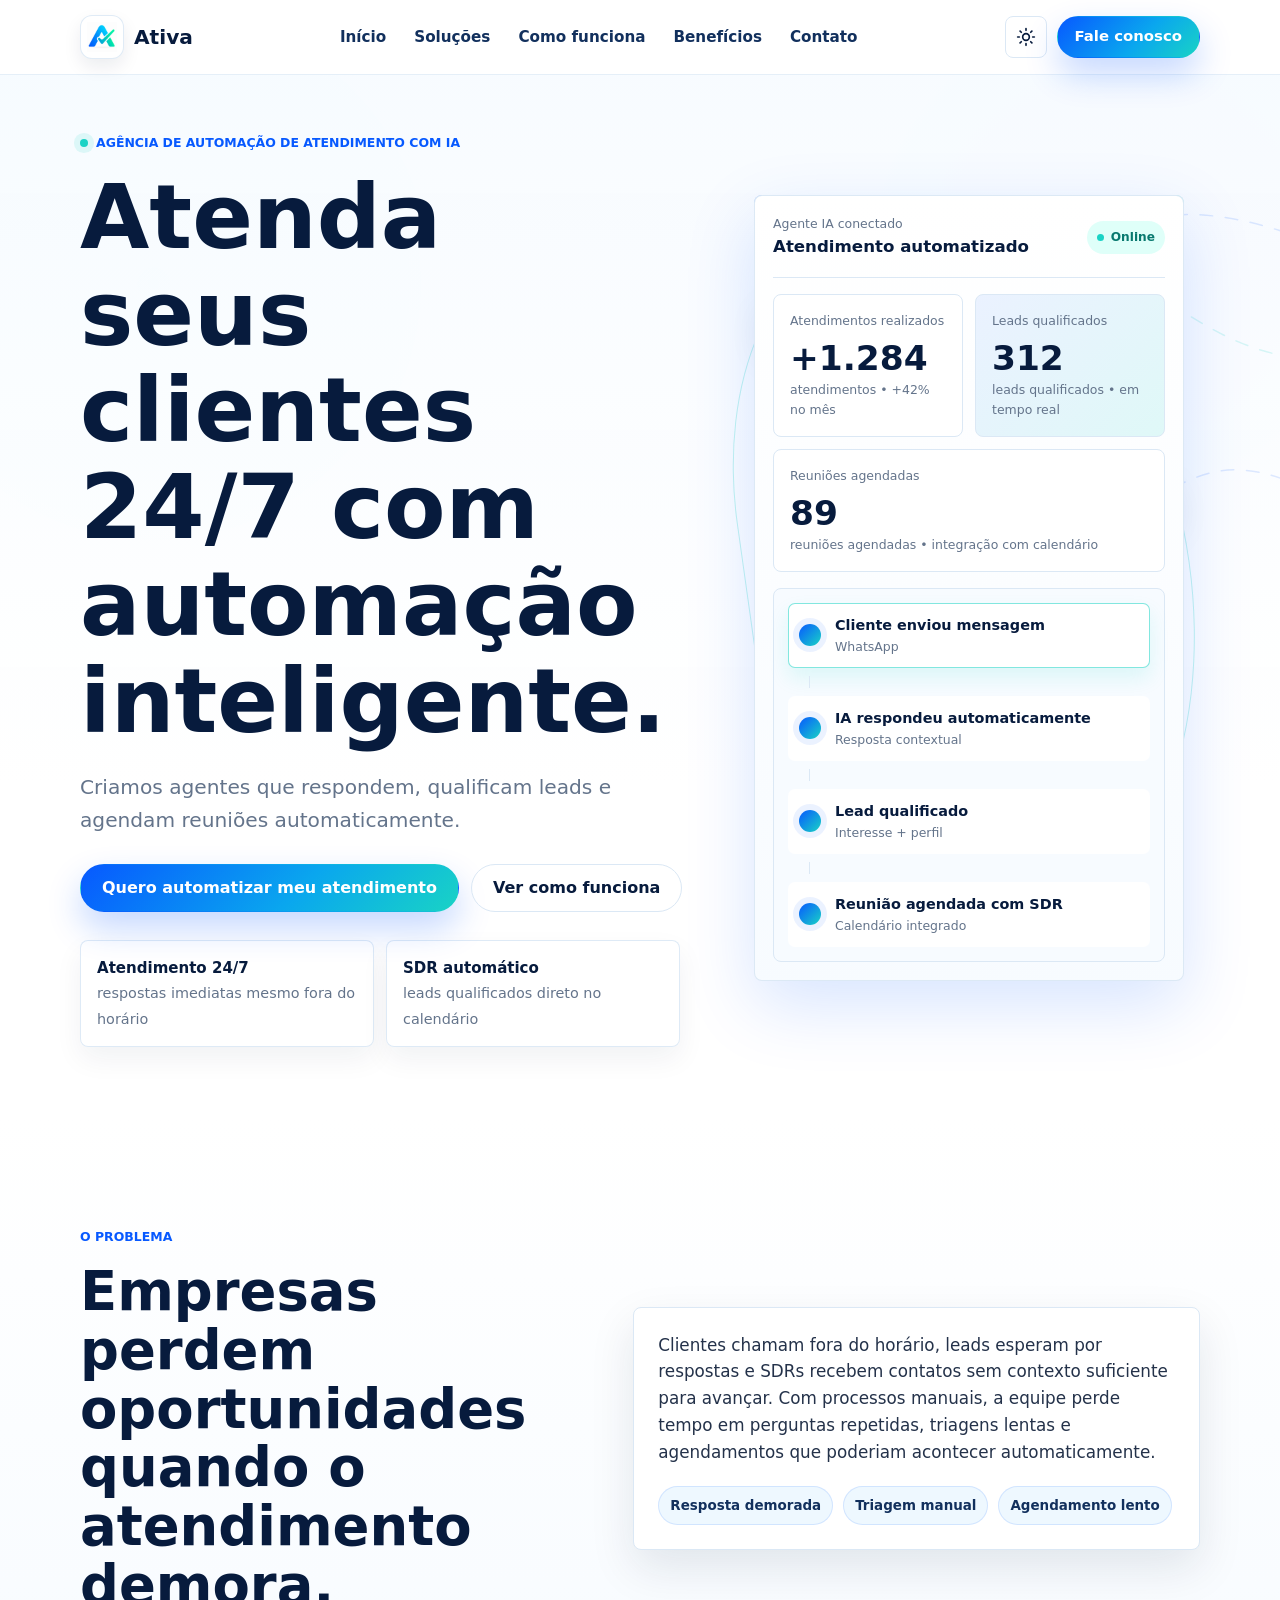
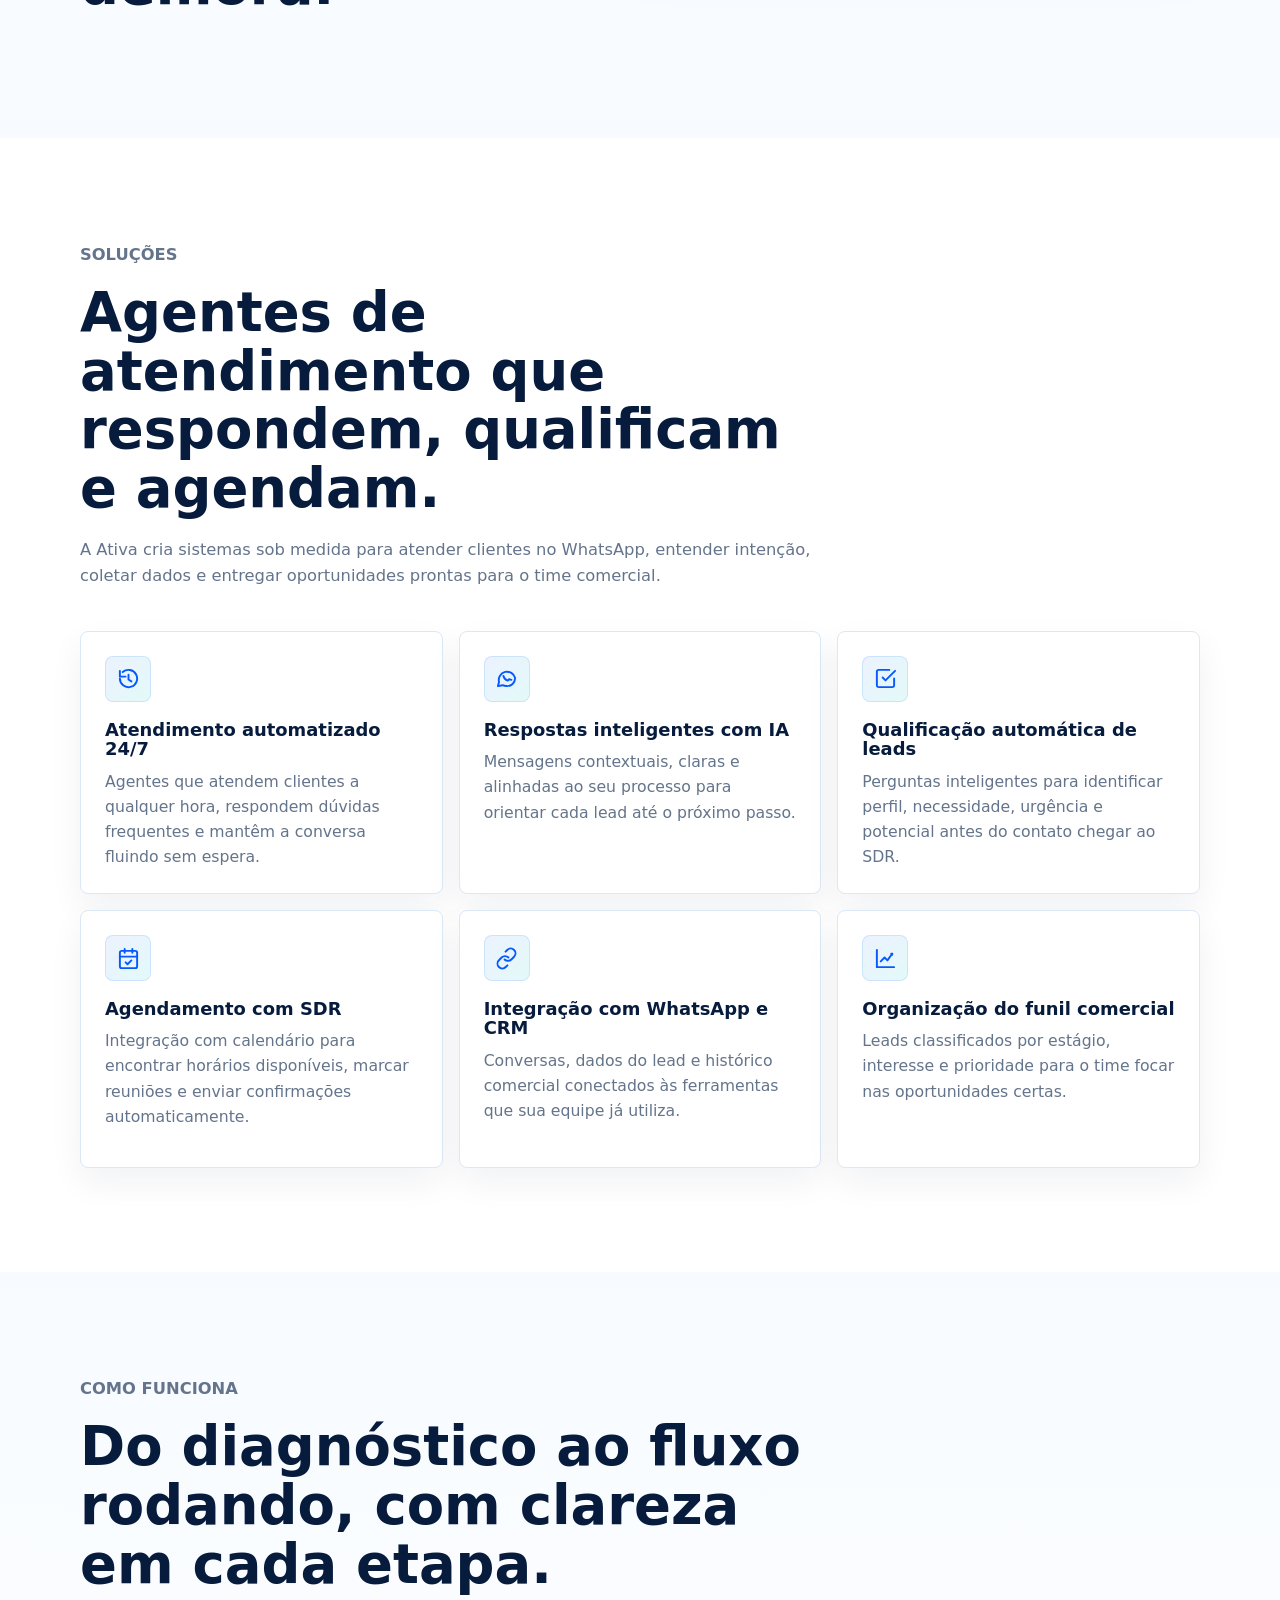
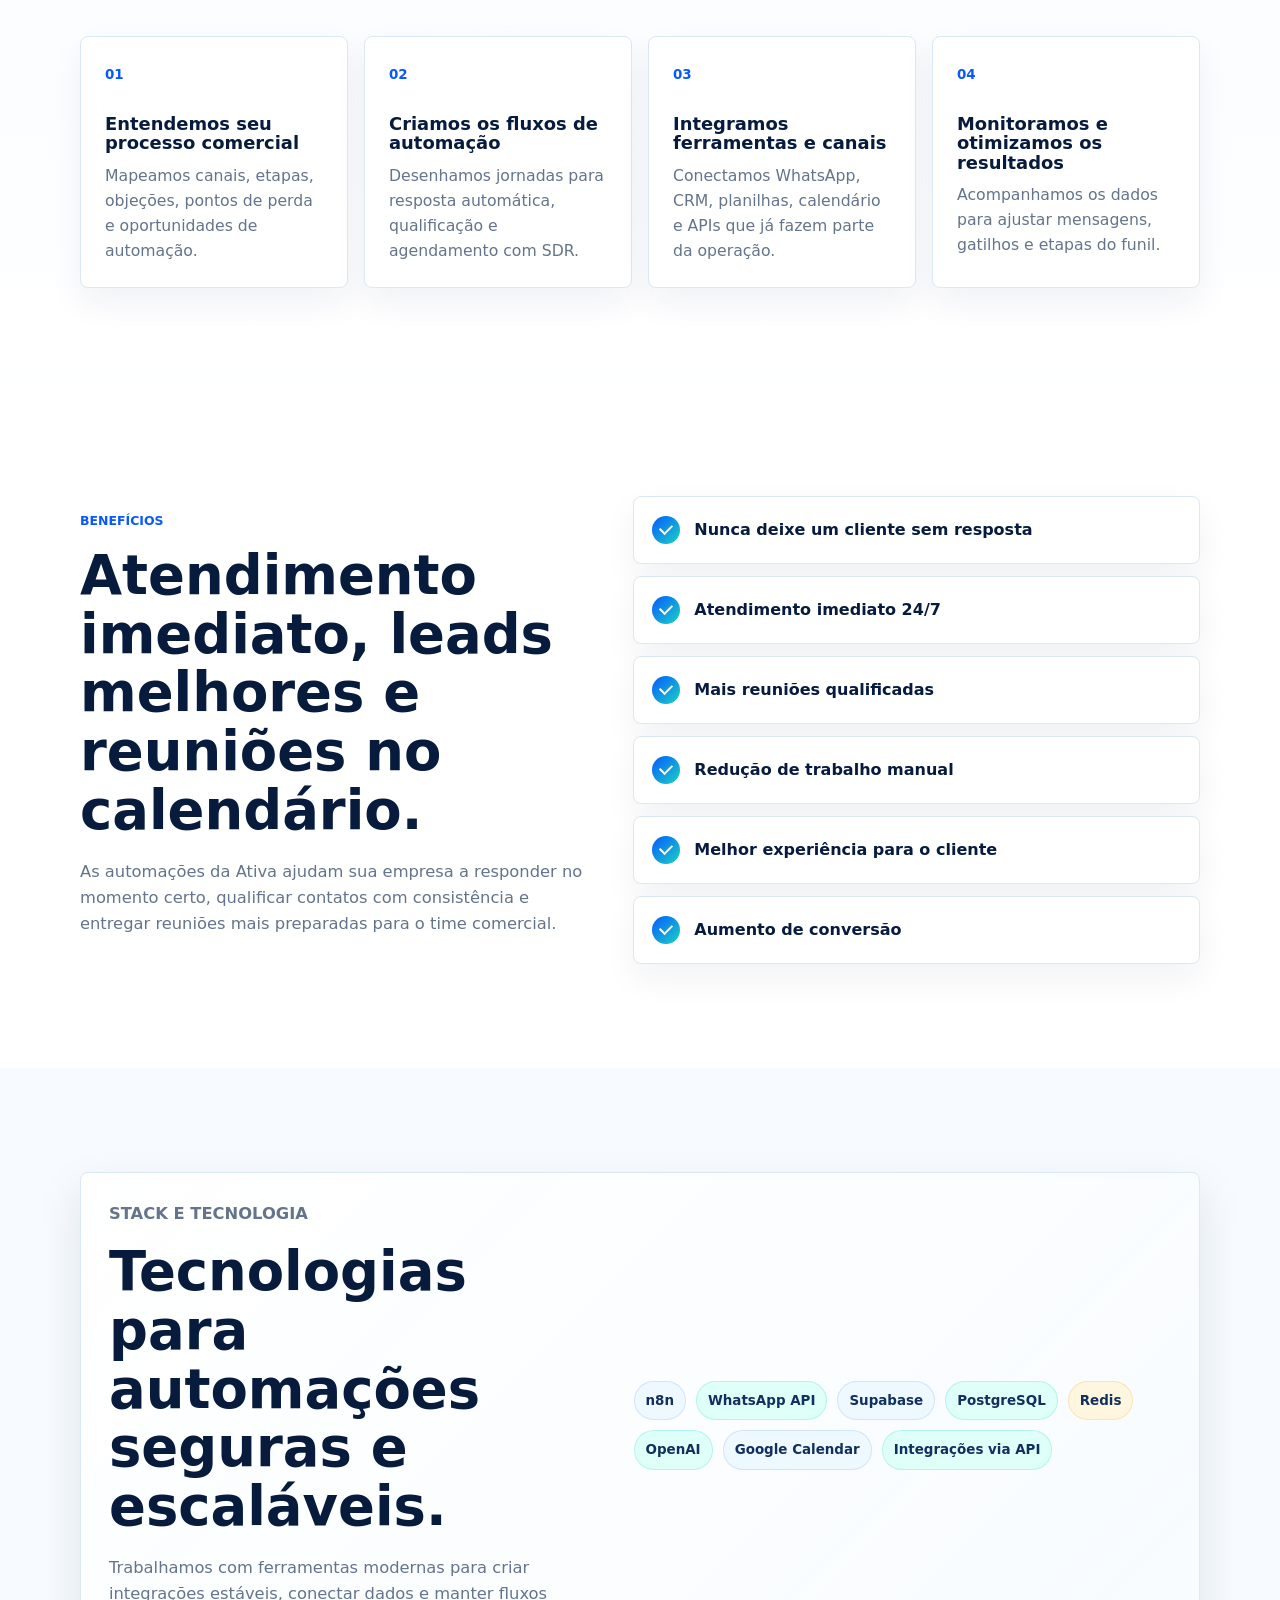
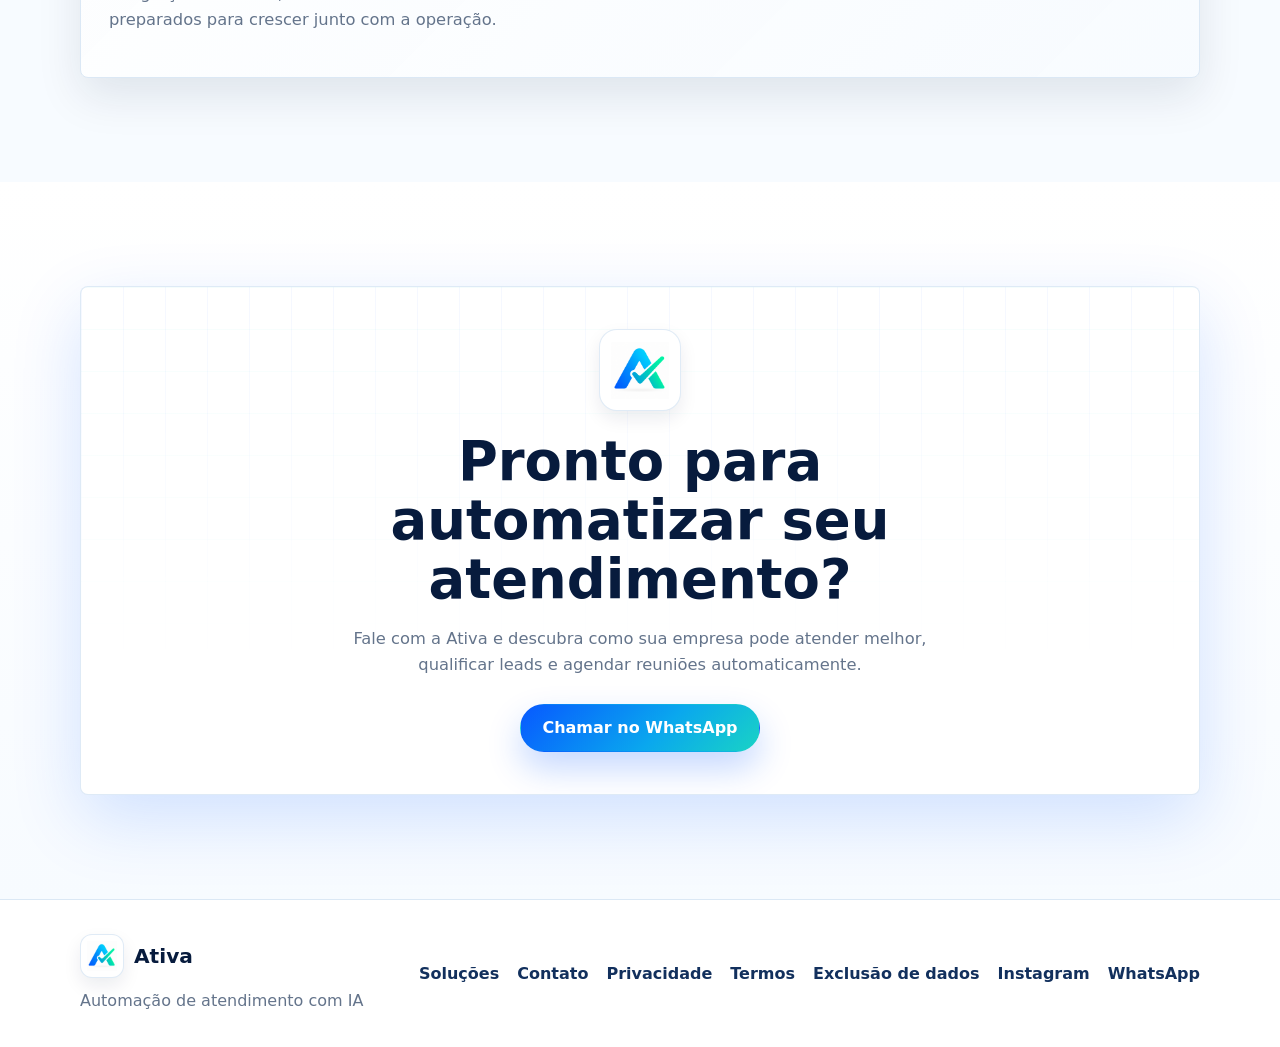
==== index.html @ 739b0d1c "Subindo pro deploy" ====
<!DOCTYPE html>
<html lang="pt-BR">
  <head>
    <meta charset="UTF-8" />
    <meta name="viewport" content="width=device-width, initial-scale=1.0" />
    <meta
      name="description"
      content="Ativa cria automações de atendimento com IA para responder clientes 24/7, qualificar leads e agendar reuniões com SDR automaticamente."
    />
    <meta name="theme-color" content="#0759ff" />
    <meta name="color-scheme" content="light dark" />
    <title>Ativa | Automação de atendimento com IA</title>
    <script>
      (() => {
        try {
          const savedTheme = localStorage.getItem("ativa-theme");
          const prefersDark = window.matchMedia("(prefers-color-scheme: dark)").matches;
          document.documentElement.dataset.theme = savedTheme || (prefersDark ? "dark" : "light");
        } catch {
          document.documentElement.dataset.theme = "light";
        }
      })();
    </script>
    <link rel="stylesheet" href="styles.css" />
  </head>
  <body>
    <a class="skip-link" href="#inicio">Pular para o conteúdo</a>

    <header class="site-header" data-header>
      <nav class="nav container" aria-label="Navegação principal">
        <a class="brand" href="#inicio" aria-label="Ativa - Início">
          <span class="brand-mark" aria-hidden="true">
            <img class="logo-light" src="assets/ativa-logo.png" alt="" />
            <img class="logo-dark" src="assets/ativa-logo-dark.png" alt="" />
          </span>
          <span class="brand-text">Ativa</span>
        </a>

        <div class="nav-menu" id="primary-menu" data-nav-menu>
          <a href="#inicio">Início</a>
          <a href="#solucoes">Soluções</a>
          <a href="#como-funciona">Como funciona</a>
          <a href="#beneficios">Benefícios</a>
          <a href="#contato">Contato</a>
        </div>

        <div class="nav-actions">
          <button
            class="theme-toggle"
            type="button"
            aria-label="Ativar modo escuro"
            aria-pressed="false"
            title="Alternar tema"
            data-theme-toggle
          >
            <svg class="theme-icon theme-icon-sun" viewBox="0 0 24 24" aria-hidden="true">
              <circle cx="12" cy="12" r="4" />
              <path d="M12 2v2" />
              <path d="M12 20v2" />
              <path d="m4.93 4.93 1.41 1.41" />
              <path d="m17.66 17.66 1.41 1.41" />
              <path d="M2 12h2" />
              <path d="M20 12h2" />
              <path d="m6.34 17.66-1.41 1.41" />
              <path d="m19.07 4.93-1.41 1.41" />
            </svg>
            <svg class="theme-icon theme-icon-moon" viewBox="0 0 24 24" aria-hidden="true">
              <path d="M20.4 14.5A8.6 8.6 0 0 1 9.5 3.6 7.8 7.8 0 1 0 20.4 14.5Z" />
            </svg>
            <span class="sr-only">Alternar tema</span>
          </button>

          <button
            class="nav-toggle"
            type="button"
            aria-expanded="false"
            aria-controls="primary-menu"
            data-nav-toggle
          >
            <span></span>
            <span></span>
            <span></span>
            <span class="sr-only">Abrir menu</span>
          </button>

          <a
            class="btn btn-small btn-primary nav-cta"
            data-whatsapp
            href="https://wa.me/55SEUNUMERO?text=Ol%C3%A1,%20quero%20automatizar%20minha%20empresa"
          >
            Fale conosco
          </a>
        </div>
      </nav>
    </header>

    <main id="inicio">
      <section class="hero section-pad">
        <div class="hero-bg" aria-hidden="true">
          <svg class="flow-lines" viewBox="0 0 720 520" fill="none">
            <path
              class="flow-path path-one"
              d="M52 376 C142 250 210 306 282 184 S468 72 608 142"
            />
            <path
              class="flow-path path-two"
              d="M104 120 C196 170 214 82 318 118 S478 270 654 212"
            />
            <path
              class="flow-path path-three"
              d="M86 438 C204 392 244 480 358 392 S492 318 650 404"
            />
            <circle class="flow-dot dot-a" cx="52" cy="376" r="6" />
            <circle class="flow-dot dot-b" cx="282" cy="184" r="6" />
            <circle class="flow-dot dot-c" cx="608" cy="142" r="6" />
            <circle class="flow-dot dot-d" cx="104" cy="120" r="6" />
            <circle class="flow-dot dot-e" cx="318" cy="118" r="6" />
            <circle class="flow-dot dot-f" cx="654" cy="212" r="6" />
            <circle class="flow-dot dot-g" cx="86" cy="438" r="6" />
            <circle class="flow-dot dot-h" cx="358" cy="392" r="6" />
            <circle class="flow-dot dot-i" cx="650" cy="404" r="6" />
          </svg>
        </div>

        <div class="container hero-grid">
          <div class="hero-copy reveal">
            <p class="eyebrow">
              <span class="eyebrow-dot"></span>
              Agência de automação de atendimento com IA
            </p>
            <h1>Atenda seus clientes 24/7 com automação inteligente.</h1>
            <p class="hero-subtitle">
              Criamos agentes que respondem, qualificam leads e agendam reuniões
              automaticamente.
            </p>
            <div class="hero-actions">
              <a
                class="btn btn-primary"
                data-whatsapp
                href="https://wa.me/55SEUNUMERO?text=Ol%C3%A1,%20quero%20automatizar%20minha%20empresa"
              >
                Quero automatizar meu atendimento
              </a>
              <a class="btn btn-secondary" href="#como-funciona">
                Ver como funciona
              </a>
            </div>
            <div class="trust-row" aria-label="Indicadores de confiança">
              <div>
                <strong>Atendimento 24/7</strong>
                <span>respostas imediatas mesmo fora do horário</span>
              </div>
              <div>
                <strong>SDR automático</strong>
                <span>leads qualificados direto no calendário</span>
              </div>
            </div>
          </div>

          <div class="hero-visual reveal" style="--delay: 140ms">
            <div class="automation-orbit" aria-hidden="true">
              <span class="orbit-node node-message">
                <svg viewBox="0 0 24 24" aria-hidden="true">
                  <path d="M21 15a4 4 0 0 1-4 4H8l-5 3V7a4 4 0 0 1 4-4h10a4 4 0 0 1 4 4z" />
                </svg>
              </span>
              <span class="orbit-node node-lead">
                <svg viewBox="0 0 24 24" aria-hidden="true">
                  <path d="M16 21v-2a4 4 0 0 0-4-4H6a4 4 0 0 0-4 4v2" />
                  <circle cx="9" cy="7" r="4" />
                  <path d="M22 21v-2a4 4 0 0 0-3-3.87" />
                  <path d="M16 3.13a4 4 0 0 1 0 7.75" />
                </svg>
              </span>
              <span class="orbit-node node-check">
                <svg viewBox="0 0 24 24" aria-hidden="true">
                  <path d="M20 6 9 17l-5-5" />
                </svg>
              </span>
            </div>

            <div class="dashboard-mockup" aria-label="Mockup de dashboard comercial">
              <div class="mockup-header">
                <div>
                  <span class="mockup-kicker">Agente IA conectado</span>
                  <strong>Atendimento automatizado</strong>
                </div>
                <span class="status-pill">Online</span>
              </div>

              <div class="metric-grid">
                <div class="metric-card">
                  <span>Atendimentos realizados</span>
                  <strong>+1.284</strong>
                  <small>atendimentos • +42% no mês</small>
                </div>
                <div class="metric-card accent">
                  <span>Leads qualificados</span>
                  <strong>312</strong>
                  <small>leads qualificados • em tempo real</small>
                </div>
                <div class="metric-card wide">
                  <span>Reuniões agendadas</span>
                  <strong>89</strong>
                  <small>reuniões agendadas • integração com calendário</small>
                </div>
              </div>

              <div class="flow-board">
                <div class="flow-step active">
                  <span class="step-icon"></span>
                  <div>
                    <strong>Cliente enviou mensagem</strong>
                    <small>WhatsApp</small>
                  </div>
                </div>
                <div class="flow-connector"></div>
                <div class="flow-step">
                  <span class="step-icon"></span>
                  <div>
                    <strong>IA respondeu automaticamente</strong>
                    <small>Resposta contextual</small>
                  </div>
                </div>
                <div class="flow-connector"></div>
                <div class="flow-step">
                  <span class="step-icon"></span>
                  <div>
                    <strong>Lead qualificado</strong>
                    <small>Interesse + perfil</small>
                  </div>
                </div>
                <div class="flow-connector"></div>
                <div class="flow-step">
                  <span class="step-icon"></span>
                  <div>
                    <strong>Reunião agendada com SDR</strong>
                    <small>Calendário integrado</small>
                  </div>
                </div>
              </div>
            </div>
          </div>
        </div>
      </section>

      <section class="problem section-pad">
        <div class="container two-column">
          <div class="section-copy reveal">
            <p class="section-label">O problema</p>
            <h2>Empresas perdem oportunidades quando o atendimento demora.</h2>
          </div>
          <div class="problem-card reveal" style="--delay: 120ms">
            <p>
              Clientes chamam fora do horário, leads esperam por respostas e SDRs
              recebem contatos sem contexto suficiente para avançar. Com processos
              manuais, a equipe perde tempo em perguntas repetidas, triagens lentas
              e agendamentos que poderiam acontecer automaticamente.
            </p>
            <div class="problem-list">
              <span>Resposta demorada</span>
              <span>Triagem manual</span>
              <span>Agendamento lento</span>
            </div>
          </div>
        </div>
      </section>

      <section class="solutions section-pad" id="solucoes">
        <div class="container">
          <div class="section-heading reveal">
            <p class="section-label">Soluções</p>
            <h2>Agentes de atendimento que respondem, qualificam e agendam.</h2>
            <p>
              A Ativa cria sistemas sob medida para atender clientes no WhatsApp,
              entender intenção, coletar dados e entregar oportunidades prontas
              para o time comercial.
            </p>
          </div>

          <div class="cards-grid">
            <article class="solution-card reveal">
              <span class="icon-box">
                <svg viewBox="0 0 24 24" aria-hidden="true">
                  <path d="M3 12a9 9 0 1 0 3-6.7" />
                  <path d="M3 4v6h6" />
                  <path d="M12 8v5l3 2" />
                </svg>
              </span>
              <h3>Atendimento automatizado 24/7</h3>
              <p>
                Agentes que atendem clientes a qualquer hora, respondem dúvidas
                frequentes e mantêm a conversa fluindo sem espera.
              </p>
            </article>

            <article class="solution-card reveal" style="--delay: 70ms">
              <span class="icon-box">
                <svg viewBox="0 0 24 24" aria-hidden="true">
                  <path d="M21 11.5a8.4 8.4 0 0 1-9 8.4 8.7 8.7 0 0 1-4-.9L3 20l1.2-4.4a8.4 8.4 0 1 1 16.8-4.1Z" />
                  <path d="M8.8 9.4c.5 2.2 2.3 4 4.5 4.8l1.4-1.4 2.4.6" />
                </svg>
              </span>
              <h3>Respostas inteligentes com IA</h3>
              <p>
                Mensagens contextuais, claras e alinhadas ao seu processo para
                orientar cada lead até o próximo passo.
              </p>
            </article>

            <article class="solution-card reveal" style="--delay: 140ms">
              <span class="icon-box">
                <svg viewBox="0 0 24 24" aria-hidden="true">
                  <path d="M9 11 12 14 22 4" />
                  <path d="M21 12v7a2 2 0 0 1-2 2H5a2 2 0 0 1-2-2V5a2 2 0 0 1 2-2h11" />
                </svg>
              </span>
              <h3>Qualificação automática de leads</h3>
              <p>
                Perguntas inteligentes para identificar perfil, necessidade,
                urgência e potencial antes do contato chegar ao SDR.
              </p>
            </article>

            <article class="solution-card reveal">
              <span class="icon-box">
                <svg viewBox="0 0 24 24" aria-hidden="true">
                  <rect x="3" y="4" width="18" height="18" rx="2" />
                  <path d="M16 2v4" />
                  <path d="M8 2v4" />
                  <path d="M3 10h18" />
                  <path d="m9 16 2 2 4-4" />
                </svg>
              </span>
              <h3>Agendamento com SDR</h3>
              <p>
                Integração com calendário para encontrar horários disponíveis,
                marcar reuniões e enviar confirmações automaticamente.
              </p>
            </article>

            <article class="solution-card reveal" style="--delay: 70ms">
              <span class="icon-box">
                <svg viewBox="0 0 24 24" aria-hidden="true">
                  <path d="M10 13a5 5 0 0 0 7.1 0l2.8-2.8a5 5 0 0 0-7.1-7.1L11 4.9" />
                  <path d="M14 11a5 5 0 0 0-7.1 0l-2.8 2.8a5 5 0 0 0 7.1 7.1L13 19.1" />
                </svg>
              </span>
              <h3>Integração com WhatsApp e CRM</h3>
              <p>
                Conversas, dados do lead e histórico comercial conectados às
                ferramentas que sua equipe já utiliza.
              </p>
            </article>

            <article class="solution-card reveal" style="--delay: 140ms">
              <span class="icon-box">
                <svg viewBox="0 0 24 24" aria-hidden="true">
                  <path d="M3 3v18h18" />
                  <path d="m7 15 4-4 3 3 5-7" />
                  <path d="M18 7h1v1" />
                </svg>
              </span>
              <h3>Organização do funil comercial</h3>
              <p>
                Leads classificados por estágio, interesse e prioridade para o
                time focar nas oportunidades certas.
              </p>
            </article>
          </div>
        </div>
      </section>

      <section class="process section-pad" id="como-funciona">
        <div class="container">
          <div class="section-heading reveal">
            <p class="section-label">Como funciona</p>
            <h2>Do diagnóstico ao fluxo rodando, com clareza em cada etapa.</h2>
          </div>

          <div class="process-grid">
            <article class="process-step reveal">
              <span>01</span>
              <h3>Entendemos seu processo comercial</h3>
              <p>
                Mapeamos canais, etapas, objeções, pontos de perda e oportunidades
                de automação.
              </p>
            </article>
            <article class="process-step reveal" style="--delay: 80ms">
              <span>02</span>
              <h3>Criamos os fluxos de automação</h3>
              <p>
                Desenhamos jornadas para resposta automática, qualificação e
                agendamento com SDR.
              </p>
            </article>
            <article class="process-step reveal" style="--delay: 160ms">
              <span>03</span>
              <h3>Integramos ferramentas e canais</h3>
              <p>
                Conectamos WhatsApp, CRM, planilhas, calendário e APIs que já fazem
                parte da operação.
              </p>
            </article>
            <article class="process-step reveal" style="--delay: 240ms">
              <span>04</span>
              <h3>Monitoramos e otimizamos os resultados</h3>
              <p>
                Acompanhamos os dados para ajustar mensagens, gatilhos e etapas do
                funil.
              </p>
            </article>
          </div>
        </div>
      </section>

      <section class="benefits section-pad" id="beneficios">
        <div class="container benefits-grid">
          <div class="section-copy reveal">
            <p class="section-label">Benefícios</p>
            <h2>Atendimento imediato, leads melhores e reuniões no calendário.</h2>
            <p>
              As automações da Ativa ajudam sua empresa a responder no momento
              certo, qualificar contatos com consistência e entregar reuniões mais
              preparadas para o time comercial.
            </p>
          </div>

          <div class="benefit-list">
            <div class="benefit-item reveal">
              <span class="check-dot"></span>
              <p>Nunca deixe um cliente sem resposta</p>
            </div>
            <div class="benefit-item reveal" style="--delay: 60ms">
              <span class="check-dot"></span>
              <p>Atendimento imediato 24/7</p>
            </div>
            <div class="benefit-item reveal" style="--delay: 120ms">
              <span class="check-dot"></span>
              <p>Mais reuniões qualificadas</p>
            </div>
            <div class="benefit-item reveal" style="--delay: 180ms">
              <span class="check-dot"></span>
              <p>Redução de trabalho manual</p>
            </div>
            <div class="benefit-item reveal" style="--delay: 240ms">
              <span class="check-dot"></span>
              <p>Melhor experiência para o cliente</p>
            </div>
            <div class="benefit-item reveal" style="--delay: 300ms">
              <span class="check-dot"></span>
              <p>Aumento de conversão</p>
            </div>
          </div>
        </div>
      </section>

      <section class="stack section-pad" aria-labelledby="stack-title">
        <div class="container stack-panel reveal">
          <div class="stack-copy">
            <p class="section-label">Stack e tecnologia</p>
            <h2 id="stack-title">Tecnologias para automações seguras e escaláveis.</h2>
            <p>
              Trabalhamos com ferramentas modernas para criar integrações estáveis,
              conectar dados e manter fluxos preparados para crescer junto com a
              operação.
            </p>
          </div>

          <div class="tech-cloud" aria-label="Tecnologias utilizadas">
            <span>n8n</span>
            <span>WhatsApp API</span>
            <span>Supabase</span>
            <span>PostgreSQL</span>
            <span>Redis</span>
            <span>OpenAI</span>
            <span>Google Calendar</span>
            <span>Integrações via API</span>
          </div>
        </div>
      </section>

      <section class="final-cta section-pad" id="contato">
        <div class="container cta-panel reveal">
          <span class="brand-mark large" aria-hidden="true">
            <img class="logo-light" src="assets/ativa-logo.png" alt="" />
            <img class="logo-dark" src="assets/ativa-logo-dark.png" alt="" />
          </span>
          <h2>Pronto para automatizar seu atendimento?</h2>
          <p>
            Fale com a Ativa e descubra como sua empresa pode atender melhor,
            qualificar leads e agendar reuniões automaticamente.
          </p>
          <a
            class="btn btn-primary"
            data-whatsapp
            href="https://wa.me/55SEUNUMERO?text=Ol%C3%A1,%20quero%20automatizar%20minha%20empresa"
          >
            Chamar no WhatsApp
          </a>
        </div>
      </section>
    </main>

    <footer class="site-footer">
      <div class="container footer-grid">
        <div>
          <a class="brand footer-brand" href="#inicio" aria-label="Ativa - Início">
            <span class="brand-mark" aria-hidden="true">
              <img class="logo-light" src="assets/ativa-logo.png" alt="" />
              <img class="logo-dark" src="assets/ativa-logo-dark.png" alt="" />
            </span>
            <span class="brand-text">Ativa</span>
          </a>
          <p>Automação de atendimento com IA</p>
        </div>
        <div class="footer-links">
          <a href="#solucoes">Soluções</a>
          <a href="#contato">Contato</a>
          <a href="politica-de-privacidade/">Privacidade</a>
          <a href="termos-de-servico/">Termos</a>
          <a href="exclusao-de-dados/">Exclusão de dados</a>
          <a href="https://instagram.com" target="_blank" rel="noreferrer">Instagram</a>
          <a
            data-whatsapp
            href="https://wa.me/55SEUNUMERO?text=Ol%C3%A1,%20quero%20automatizar%20minha%20empresa"
          >
            WhatsApp
          </a>
        </div>
      </div>
    </footer>

    <script src="script.js"></script>
  </body>
</html>
---- styles.css ----
:root {
  color-scheme: light;
  --white: #ffffff;
  --surface: #f7fbff;
  --surface-strong: #eef8ff;
  --navy: #071b3d;
  --navy-soft: #12305d;
  --text: #24324a;
  --muted: #64748b;
  --line: #dbe8f5;
  --blue: #0759ff;
  --blue-dark: #0346d8;
  --cyan: #19d3c5;
  --mint: #dffff9;
  --amber: #f7b955;
  --shadow: 0 18px 45px rgba(7, 27, 61, 0.1);
  --shadow-strong: 0 24px 70px rgba(7, 89, 255, 0.16);
  --radius: 8px;
  --container: min(1120px, calc(100% - 40px));
}

html[data-theme="dark"] {
  color-scheme: dark;
  --white: #07111f;
  --surface: #0c1829;
  --surface-strong: #10253a;
  --navy: #f3f8ff;
  --navy-soft: #c5d5e8;
  --text: #d8e5f3;
  --muted: #9aabc1;
  --line: rgba(154, 171, 193, 0.22);
  --blue: #4f86ff;
  --blue-dark: #2f65e7;
  --cyan: #27dfcf;
  --mint: rgba(39, 223, 207, 0.14);
  --shadow: 0 18px 45px rgba(0, 0, 0, 0.34);
  --shadow-strong: 0 24px 70px rgba(0, 0, 0, 0.42);
}

* {
  box-sizing: border-box;
}

html {
  scroll-behavior: smooth;
}

body {
  margin: 0;
  font-family: Inter, system-ui, -apple-system, BlinkMacSystemFont, "Segoe UI", sans-serif;
  color: var(--text);
  background: var(--white);
  line-height: 1.6;
  text-rendering: optimizeLegibility;
  transition: background 220ms ease, color 220ms ease;
}

img,
svg {
  display: block;
}

a {
  color: inherit;
  text-decoration: none;
}

button,
input,
textarea,
select {
  font: inherit;
}

.container {
  width: var(--container);
  margin-inline: auto;
}

.section-pad {
  padding-block: 84px;
}

#inicio,
#solucoes,
#como-funciona,
#beneficios,
#contato,
#conteudo {
  scroll-margin-top: 90px;
}

.skip-link {
  position: fixed;
  top: 12px;
  left: 12px;
  z-index: 100;
  transform: translateY(-160%);
  border-radius: 6px;
  background: var(--navy);
  color: var(--white);
  padding: 10px 14px;
  transition: transform 180ms ease;
}

.skip-link:focus {
  transform: translateY(0);
}

.sr-only {
  position: absolute;
  width: 1px;
  height: 1px;
  padding: 0;
  margin: -1px;
  overflow: hidden;
  clip: rect(0, 0, 0, 0);
  white-space: nowrap;
  border: 0;
}

.site-header {
  position: sticky;
  top: 0;
  z-index: 50;
  background: rgba(255, 255, 255, 0.86);
  border-bottom: 1px solid rgba(219, 232, 245, 0.7);
  backdrop-filter: blur(16px);
  transition: box-shadow 220ms ease, border-color 220ms ease;
}

html[data-theme="dark"] .site-header {
  background: rgba(7, 17, 31, 0.86);
  border-color: rgba(154, 171, 193, 0.16);
}

.site-header.is-scrolled {
  box-shadow: 0 10px 30px rgba(7, 27, 61, 0.08);
  border-color: rgba(219, 232, 245, 0.95);
}

html[data-theme="dark"] .site-header.is-scrolled {
  box-shadow: 0 12px 34px rgba(0, 0, 0, 0.28);
  border-color: rgba(154, 171, 193, 0.22);
}

.nav {
  min-height: 74px;
  display: flex;
  align-items: center;
  justify-content: space-between;
  gap: 18px;
}

.brand {
  display: inline-flex;
  align-items: center;
  gap: 10px;
  color: var(--navy);
  font-weight: 800;
}

.brand-mark {
  position: relative;
  width: 44px;
  height: 44px;
  flex: 0 0 44px;
  display: grid;
  place-items: center;
  border: 1px solid rgba(219, 232, 245, 0.86);
  border-radius: 12px;
  overflow: hidden;
  background: #ffffff;
  box-shadow: 0 8px 18px rgba(7, 27, 61, 0.08);
}

html[data-theme="dark"] .brand-mark {
  background: #ffffff;
  border-color: rgba(255, 255, 255, 0.82);
  box-shadow: 0 8px 18px rgba(0, 0, 0, 0.18);
}

.brand-mark img {
  width: 72%;
  height: 72%;
  max-width: none;
  object-fit: contain;
  transform: none;
}

.brand-mark .logo-dark {
  display: none;
}

html[data-theme="dark"] .brand-mark .logo-light {
  display: none;
}

html[data-theme="dark"] .brand-mark .logo-dark {
  display: block;
}

.brand-mark.large {
  width: 82px;
  height: 82px;
  flex-basis: 82px;
  border-radius: 18px;
  margin-inline: auto;
}

.brand-text {
  font-size: 1.26rem;
  letter-spacing: 0;
}

.nav-menu {
  position: fixed;
  inset: 74px 20px auto;
  display: grid;
  gap: 6px;
  padding: 14px;
  border: 1px solid var(--line);
  border-radius: var(--radius);
  background: var(--white);
  box-shadow: var(--shadow);
  transform: translateY(-14px);
  opacity: 0;
  visibility: hidden;
  pointer-events: none;
  transition: transform 200ms ease, opacity 200ms ease, visibility 200ms ease;
}

html[data-theme="dark"] .nav-menu {
  background: rgba(8, 18, 32, 0.98);
  box-shadow: 0 18px 48px rgba(0, 0, 0, 0.32);
}

.nav-menu.is-open {
  transform: translateY(0);
  opacity: 1;
  visibility: visible;
  pointer-events: auto;
}

.nav-menu a {
  border-radius: 6px;
  padding: 10px 12px;
  color: var(--navy-soft);
  font-size: 0.95rem;
  font-weight: 600;
  transition: color 180ms ease, background 180ms ease;
}

.nav-menu a:hover,
.nav-menu a:focus-visible {
  color: var(--blue);
  background: var(--surface-strong);
}

html[data-theme="dark"] .nav-menu a:hover,
html[data-theme="dark"] .nav-menu a:focus-visible {
  background: rgba(39, 223, 207, 0.1);
}

.nav-actions {
  display: flex;
  align-items: center;
  gap: 10px;
}

.theme-toggle {
  width: 42px;
  height: 42px;
  display: grid;
  place-items: center;
  border: 1px solid var(--line);
  border-radius: 8px;
  color: var(--navy);
  background: var(--white);
  cursor: pointer;
  transition: transform 180ms ease, border-color 180ms ease, box-shadow 180ms ease, background 180ms ease;
}

.theme-toggle:hover,
.theme-toggle:focus-visible {
  transform: translateY(-1px);
  border-color: rgba(25, 211, 197, 0.78);
  box-shadow: 0 12px 26px rgba(7, 89, 255, 0.1);
}

.theme-icon {
  width: 20px;
  height: 20px;
  stroke: currentColor;
  stroke-width: 2;
  stroke-linecap: round;
  stroke-linejoin: round;
  fill: none;
}

.theme-icon-moon {
  display: none;
}

html[data-theme="dark"] .theme-icon-sun {
  display: none;
}

html[data-theme="dark"] .theme-icon-moon {
  display: block;
}

.nav-toggle {
  width: 42px;
  height: 42px;
  display: grid;
  place-content: center;
  gap: 5px;
  border: 1px solid var(--line);
  border-radius: 8px;
  color: var(--navy);
  background: var(--white);
  cursor: pointer;
}

html[data-theme="dark"] .nav-toggle,
html[data-theme="dark"] .theme-toggle {
  background: rgba(10, 22, 39, 0.82);
  border-color: var(--line);
}

.nav-toggle span:not(.sr-only) {
  width: 18px;
  height: 2px;
  border-radius: 999px;
  background: currentColor;
}

.nav-cta {
  display: none;
}

.no-break {
  white-space: nowrap;
}

.btn {
  position: relative;
  isolation: isolate;
  min-height: 48px;
  display: inline-flex;
  align-items: center;
  justify-content: center;
  gap: 8px;
  border: 1px solid transparent;
  border-radius: 999px;
  padding: 13px 21px;
  color: var(--navy);
  font-weight: 800;
  line-height: 1.2;
  overflow: hidden;
  transition: transform 180ms ease, box-shadow 180ms ease, border-color 180ms ease, background 180ms ease;
}

.btn::before {
  content: "";
  position: absolute;
  inset: -45% auto -45% -40%;
  z-index: -1;
  width: 38%;
  transform: rotate(18deg);
  background: linear-gradient(90deg, transparent, rgba(255, 255, 255, 0.7), transparent);
  opacity: 0;
}

.btn:hover,
.btn:focus-visible {
  transform: translateY(-2px);
}

.btn:hover::before,
.btn:focus-visible::before {
  animation: buttonShine 680ms ease;
}

.btn-primary {
  color: var(--white);
  background: linear-gradient(135deg, var(--blue), #0aa7ee 58%, var(--cyan));
  box-shadow: 0 16px 34px rgba(7, 89, 255, 0.24);
}

html[data-theme="dark"] .btn-primary {
  color: #ffffff;
}

.btn-primary:hover,
.btn-primary:focus-visible {
  box-shadow: 0 22px 44px rgba(7, 89, 255, 0.3);
}

.btn-secondary {
  color: var(--navy);
  border-color: var(--line);
  background: rgba(255, 255, 255, 0.78);
}

html[data-theme="dark"] .btn-secondary {
  color: var(--navy);
  border-color: var(--line);
  background: rgba(10, 22, 39, 0.74);
}

.btn-secondary:hover,
.btn-secondary:focus-visible {
  border-color: rgba(25, 211, 197, 0.8);
  box-shadow: 0 14px 30px rgba(7, 27, 61, 0.08);
}

.btn-small {
  min-height: 42px;
  padding: 10px 17px;
  font-size: 0.93rem;
}

.nav-cta {
  display: none;
}

.hero {
  position: relative;
  display: grid;
  align-items: center;
  overflow: hidden;
  padding-top: 52px;
  padding-bottom: 68px;
  background:
    linear-gradient(180deg, rgba(247, 251, 255, 0.95), rgba(255, 255, 255, 0.96) 68%),
    radial-gradient(circle at 12% 20%, rgba(25, 211, 197, 0.14), transparent 28%),
    radial-gradient(circle at 88% 18%, rgba(7, 89, 255, 0.12), transparent 26%);
}

html[data-theme="dark"] .hero {
  background:
    linear-gradient(180deg, rgba(7, 17, 31, 0.98), rgba(7, 17, 31, 0.94) 68%),
    radial-gradient(circle at 12% 20%, rgba(39, 223, 207, 0.13), transparent 28%),
    radial-gradient(circle at 88% 18%, rgba(79, 134, 255, 0.16), transparent 26%);
}

.hero::after {
  content: "";
  position: absolute;
  inset: auto 0 0;
  height: 130px;
  background: linear-gradient(180deg, transparent, var(--white));
  pointer-events: none;
}

.hero-bg {
  position: absolute;
  inset: 0;
  pointer-events: none;
  opacity: 0.68;
}

.flow-lines {
  position: absolute;
  width: min(760px, 120vw);
  right: -210px;
  top: 44px;
  color: var(--blue);
}

.flow-path {
  stroke-width: 1.4;
  stroke-linecap: round;
  stroke-dasharray: 12 12;
  opacity: 0.48;
  animation: flowDash 9s linear infinite;
}

.flow-lines defs {
  display: none;
}

.flow-path.path-one,
.flow-path.path-three {
  stroke: rgba(7, 89, 255, 0.38);
}

.flow-path.path-two {
  stroke: rgba(25, 211, 197, 0.48);
}

html[data-theme="dark"] .flow-path.path-one,
html[data-theme="dark"] .flow-path.path-three {
  stroke: rgba(79, 134, 255, 0.42);
}

html[data-theme="dark"] .flow-path.path-two {
  stroke: rgba(39, 223, 207, 0.48);
}

.flow-dot {
  fill: var(--white);
  stroke-width: 2;
  stroke: currentColor;
  filter: drop-shadow(0 8px 14px rgba(7, 89, 255, 0.16));
  animation: dotPulse 3.2s ease-in-out infinite;
}

.dot-b,
.dot-f,
.dot-h {
  color: var(--cyan);
  animation-delay: 600ms;
}

.dot-c,
.dot-e,
.dot-i {
  animation-delay: 1.1s;
}

.hero-grid {
  position: relative;
  z-index: 1;
  display: grid;
  gap: 46px;
  align-items: center;
}

.hero-copy {
  max-width: 650px;
}

.eyebrow,
.section-label {
  display: inline-flex;
  align-items: center;
  gap: 8px;
  margin: 0 0 16px;
  color: var(--blue);
  font-size: 0.78rem;
  font-weight: 800;
  letter-spacing: 0;
  text-transform: uppercase;
}

.eyebrow-dot {
  width: 8px;
  height: 8px;
  border-radius: 999px;
  background: var(--cyan);
  box-shadow: 0 0 0 6px rgba(25, 211, 197, 0.12);
}

h1,
h2,
h3,
p {
  margin-top: 0;
}

h1,
h2,
h3 {
  color: var(--navy);
  line-height: 1.08;
}

h1 {
  max-width: 740px;
  margin-bottom: 22px;
  font-size: clamp(2.55rem, 8vw, 5.6rem);
  letter-spacing: 0;
}

h2 {
  margin-bottom: 18px;
  font-size: clamp(2rem, 5vw, 3.4rem);
  letter-spacing: 0;
}

h3 {
  margin-bottom: 10px;
  font-size: 1.12rem;
  letter-spacing: 0;
}

.hero-subtitle {
  max-width: 590px;
  margin-bottom: 28px;
  color: var(--muted);
  font-size: clamp(1.05rem, 2.3vw, 1.26rem);
}

.hero-actions {
  display: flex;
  flex-direction: column;
  gap: 12px;
  align-items: stretch;
  margin-bottom: 28px;
}

.trust-row {
  display: grid;
  gap: 12px;
  max-width: 600px;
}

.trust-row div {
  padding: 15px 16px;
  border: 1px solid rgba(219, 232, 245, 0.9);
  border-radius: var(--radius);
  background: rgba(255, 255, 255, 0.72);
  box-shadow: 0 12px 28px rgba(7, 27, 61, 0.06);
}

html[data-theme="dark"] .trust-row div {
  background: rgba(12, 24, 42, 0.78);
  border-color: var(--line);
  box-shadow: 0 12px 32px rgba(0, 0, 0, 0.22);
}

.trust-row strong {
  display: block;
  color: var(--navy);
  font-size: 0.94rem;
}

.trust-row span {
  color: var(--muted);
  font-size: 0.9rem;
}

.hero-visual {
  position: relative;
  min-height: 336px;
  display: grid;
  place-items: center;
}

.automation-orbit {
  position: absolute;
  inset: 4% 2% 6%;
  border: 1px solid rgba(25, 211, 197, 0.26);
  border-radius: 42% 58% 54% 46%;
  transform: rotate(-8deg);
  animation: orbitFloat 7s ease-in-out infinite;
}

.automation-orbit::before {
  content: "";
  position: absolute;
  inset: 12%;
  border: 1px dashed rgba(7, 89, 255, 0.22);
  border-radius: 48% 52% 44% 56%;
}

.orbit-node {
  position: absolute;
  width: 50px;
  height: 50px;
  display: grid;
  place-items: center;
  border: 1px solid rgba(219, 232, 245, 0.9);
  border-radius: 14px;
  color: var(--blue);
  background: rgba(255, 255, 255, 0.9);
  box-shadow: 0 16px 38px rgba(7, 27, 61, 0.1);
}

html[data-theme="dark"] .orbit-node {
  background: rgba(12, 24, 42, 0.9);
  border-color: var(--line);
  box-shadow: 0 16px 38px rgba(0, 0, 0, 0.28);
}

.orbit-node svg {
  width: 24px;
  height: 24px;
  stroke: currentColor;
  stroke-width: 2;
  stroke-linecap: round;
  stroke-linejoin: round;
  fill: none;
}

.node-message {
  top: 6%;
  left: 12%;
}

.node-lead {
  right: 2%;
  top: 38%;
  color: var(--cyan);
}

.node-check {
  left: 14%;
  bottom: 10%;
}

.dashboard-mockup {
  position: relative;
  width: min(100%, 430px);
  padding: 18px;
  border: 1px solid rgba(219, 232, 245, 0.95);
  border-radius: var(--radius);
  background:
    linear-gradient(180deg, rgba(255, 255, 255, 0.96), rgba(247, 251, 255, 0.96)),
    var(--white);
  box-shadow: var(--shadow-strong);
  animation: dashboardFloat 5.8s ease-in-out infinite;
}

html[data-theme="dark"] .dashboard-mockup {
  border-color: var(--line);
  background:
    linear-gradient(180deg, rgba(13, 28, 48, 0.96), rgba(8, 18, 32, 0.96)),
    var(--white);
}

.dashboard-mockup::before {
  content: "";
  position: absolute;
  inset: -1px;
  z-index: -1;
  border-radius: inherit;
  background: linear-gradient(135deg, rgba(7, 89, 255, 0.3), rgba(25, 211, 197, 0.34), transparent 62%);
}

.mockup-header,
.flow-step {
  display: flex;
  align-items: center;
  justify-content: space-between;
  gap: 14px;
}

.mockup-header {
  padding-bottom: 16px;
  border-bottom: 1px solid var(--line);
}

.mockup-kicker,
.metric-card span,
.metric-card small,
.flow-step small {
  display: block;
  color: var(--muted);
  font-size: 0.78rem;
}

.mockup-header strong {
  display: block;
  color: var(--navy);
  font-size: 1.04rem;
}

.status-pill {
  display: inline-flex;
  align-items: center;
  gap: 7px;
  border-radius: 999px;
  padding: 7px 10px;
  color: #08796f;
  background: var(--mint);
  font-size: 0.76rem;
  font-weight: 800;
}

html[data-theme="dark"] .status-pill {
  color: #9ffff6;
  background: rgba(39, 223, 207, 0.12);
}

.status-pill::before {
  content: "";
  width: 7px;
  height: 7px;
  border-radius: 999px;
  background: var(--cyan);
}

.metric-grid {
  display: grid;
  grid-template-columns: 1fr;
  gap: 12px;
  padding-block: 16px;
}

.metric-card {
  min-height: 118px;
  padding: 16px;
  border: 1px solid var(--line);
  border-radius: var(--radius);
  background: var(--white);
}

html[data-theme="dark"] .metric-card,
html[data-theme="dark"] .flow-step {
  background: rgba(8, 18, 32, 0.88);
}

.metric-card.accent {
  background: linear-gradient(135deg, rgba(7, 89, 255, 0.08), rgba(25, 211, 197, 0.13));
}

html[data-theme="dark"] .metric-card.accent {
  background: linear-gradient(135deg, rgba(79, 134, 255, 0.13), rgba(39, 223, 207, 0.12));
}

.metric-card.wide {
  min-height: 104px;
}

.metric-card strong {
  display: block;
  margin-block: 10px 4px;
  color: var(--navy);
  font-size: clamp(1.75rem, 7vw, 2.15rem);
  line-height: 1.02;
}

.flow-board {
  display: grid;
  gap: 8px;
  padding: 14px;
  border: 1px solid var(--line);
  border-radius: var(--radius);
  background: var(--surface);
}

html[data-theme="dark"] .flow-board {
  background: rgba(12, 24, 42, 0.78);
}

.flow-step {
  justify-content: flex-start;
  padding: 10px;
  border: 1px solid transparent;
  border-radius: 7px;
  background: var(--white);
}

.flow-step.active {
  border-color: rgba(25, 211, 197, 0.54);
  box-shadow: 0 10px 20px rgba(25, 211, 197, 0.12);
}

.step-icon {
  width: 22px;
  height: 22px;
  flex: 0 0 22px;
  border-radius: 999px;
  background: linear-gradient(135deg, var(--blue), var(--cyan));
  box-shadow: 0 0 0 6px rgba(7, 89, 255, 0.08);
}

.flow-step strong {
  display: block;
  color: var(--navy);
  font-size: 0.9rem;
}

.flow-connector {
  width: 1px;
  height: 12px;
  margin-left: 21px;
  background: var(--line);
}

.two-column,
.benefits-grid {
  display: grid;
  gap: 32px;
  align-items: center;
}

.section-copy p:not(.section-label),
.section-heading p,
.stack-copy p,
.cta-panel p {
  color: var(--muted);
  font-size: 1.02rem;
}

.section-heading {
  max-width: 740px;
  margin-bottom: 34px;
}

.problem {
  background: linear-gradient(180deg, var(--white), var(--surface));
}

html[data-theme="dark"] .problem {
  background: linear-gradient(180deg, var(--white), var(--surface));
}

.problem-card {
  padding: 24px;
  border: 1px solid var(--line);
  border-radius: var(--radius);
  background: var(--white);
  box-shadow: var(--shadow);
}

html[data-theme="dark"] .problem-card {
  background: rgba(8, 18, 32, 0.88);
}

.problem-card p {
  margin-bottom: 20px;
  color: var(--text);
  font-size: 1.05rem;
}

.problem-list {
  display: flex;
  flex-wrap: wrap;
  gap: 10px;
}

.problem-list span,
.tech-cloud span {
  border: 1px solid rgba(7, 89, 255, 0.12);
  border-radius: 999px;
  padding: 8px 11px;
  color: var(--navy-soft);
  background: var(--surface-strong);
  font-size: 0.84rem;
  font-weight: 700;
}

html[data-theme="dark"] .problem-list span,
html[data-theme="dark"] .tech-cloud span {
  color: var(--navy-soft);
  background: rgba(79, 134, 255, 0.11);
  border-color: rgba(79, 134, 255, 0.22);
}

.cards-grid {
  display: grid;
  gap: 16px;
}

.solution-card,
.process-step,
.benefit-item {
  border: 1px solid var(--line);
  border-radius: var(--radius);
  background: var(--white);
  box-shadow: 0 14px 34px rgba(7, 27, 61, 0.06);
  transition: transform 210ms ease, box-shadow 210ms ease, border-color 210ms ease;
}

html[data-theme="dark"] .solution-card,
html[data-theme="dark"] .process-step,
html[data-theme="dark"] .benefit-item {
  background: rgba(8, 18, 32, 0.88);
  box-shadow: 0 16px 42px rgba(0, 0, 0, 0.24);
}

.solution-card {
  min-height: 258px;
  padding: 24px;
}

.solution-card:hover,
.solution-card:focus-within,
.process-step:hover,
.benefit-item:hover {
  transform: translateY(-6px);
  border-color: rgba(25, 211, 197, 0.78);
  box-shadow: 0 24px 50px rgba(7, 89, 255, 0.12);
}

.icon-box {
  width: 46px;
  height: 46px;
  display: grid;
  place-items: center;
  margin-bottom: 18px;
  border: 1px solid rgba(7, 89, 255, 0.12);
  border-radius: 8px;
  color: var(--blue);
  background: linear-gradient(135deg, rgba(7, 89, 255, 0.08), rgba(25, 211, 197, 0.12));
}

html[data-theme="dark"] .icon-box {
  border-color: rgba(79, 134, 255, 0.24);
  background: linear-gradient(135deg, rgba(79, 134, 255, 0.14), rgba(39, 223, 207, 0.11));
}

.icon-box svg {
  width: 23px;
  height: 23px;
  stroke: currentColor;
  stroke-width: 2;
  stroke-linecap: round;
  stroke-linejoin: round;
  fill: none;
}

.solution-card p,
.process-step p {
  margin-bottom: 0;
  color: var(--muted);
  font-size: 0.98rem;
}

.process {
  background:
    linear-gradient(180deg, var(--surface), rgba(255, 255, 255, 0.96)),
    radial-gradient(circle at 18% 32%, rgba(25, 211, 197, 0.12), transparent 28%);
}

html[data-theme="dark"] .process {
  background:
    linear-gradient(180deg, var(--surface), rgba(7, 17, 31, 0.98)),
    radial-gradient(circle at 18% 32%, rgba(39, 223, 207, 0.12), transparent 28%);
}

.process-grid {
  display: grid;
  gap: 16px;
  counter-reset: process;
}

.process-step {
  position: relative;
  padding: 24px;
  overflow: hidden;
}

.process-step::after {
  content: "";
  position: absolute;
  inset: 0;
  opacity: 0;
  background: linear-gradient(135deg, rgba(7, 89, 255, 0.08), rgba(25, 211, 197, 0.12));
  transition: opacity 210ms ease;
  pointer-events: none;
}

html[data-theme="dark"] .process-step::after {
  background: linear-gradient(135deg, rgba(79, 134, 255, 0.12), rgba(39, 223, 207, 0.12));
}

.process-step:hover::after {
  opacity: 1;
}

.process-step span {
  position: relative;
  z-index: 1;
  display: inline-flex;
  margin-bottom: 28px;
  color: var(--blue);
  font-size: 0.84rem;
  font-weight: 900;
}

.process-step h3,
.process-step p {
  position: relative;
  z-index: 1;
}

.benefits {
  background: var(--white);
}

html[data-theme="dark"] .benefits {
  background: var(--white);
}

.benefit-list {
  display: grid;
  gap: 12px;
}

.benefit-item {
  min-height: 68px;
  display: flex;
  align-items: center;
  gap: 14px;
  padding: 16px 18px;
}

.benefit-item p {
  margin: 0;
  color: var(--navy);
  font-weight: 800;
}

.check-dot {
  position: relative;
  width: 28px;
  height: 28px;
  flex: 0 0 28px;
  border-radius: 999px;
  background: linear-gradient(135deg, var(--blue), var(--cyan));
}

.check-dot::after {
  content: "";
  position: absolute;
  left: 8px;
  top: 8px;
  width: 10px;
  height: 6px;
  border-left: 2px solid var(--white);
  border-bottom: 2px solid var(--white);
  transform: rotate(-45deg);
}

html[data-theme="dark"] .check-dot::after {
  border-left-color: #ffffff;
  border-bottom-color: #ffffff;
}

.stack {
  background: var(--surface);
}

html[data-theme="dark"] .stack {
  background: var(--surface);
}

.stack-panel {
  display: grid;
  gap: 30px;
  padding: 28px;
  border: 1px solid var(--line);
  border-radius: var(--radius);
  background:
    linear-gradient(135deg, rgba(255, 255, 255, 0.96), rgba(247, 251, 255, 0.94)),
    var(--white);
  box-shadow: var(--shadow);
}

html[data-theme="dark"] .stack-panel {
  background:
    linear-gradient(135deg, rgba(13, 28, 48, 0.96), rgba(8, 18, 32, 0.94)),
    var(--white);
}

.stack-copy h2 {
  max-width: 620px;
}

.tech-cloud {
  display: flex;
  flex-wrap: wrap;
  gap: 10px;
  align-content: center;
}

.tech-cloud span:nth-child(2n) {
  background: var(--mint);
  border-color: rgba(25, 211, 197, 0.22);
}

html[data-theme="dark"] .tech-cloud span:nth-child(2n) {
  background: rgba(39, 223, 207, 0.11);
  border-color: rgba(39, 223, 207, 0.24);
}

.tech-cloud span:nth-child(5n) {
  background: #fff6df;
  border-color: rgba(247, 185, 85, 0.3);
}

html[data-theme="dark"] .tech-cloud span:nth-child(5n) {
  background: rgba(247, 185, 85, 0.11);
  border-color: rgba(247, 185, 85, 0.22);
}

.final-cta {
  background:
    linear-gradient(180deg, var(--white), var(--surface)),
    radial-gradient(circle at 50% 0, rgba(7, 89, 255, 0.13), transparent 34%);
}

html[data-theme="dark"] .final-cta {
  background:
    linear-gradient(180deg, var(--white), var(--surface)),
    radial-gradient(circle at 50% 0, rgba(79, 134, 255, 0.14), transparent 34%);
}

.cta-panel {
  position: relative;
  overflow: hidden;
  padding: 42px 22px;
  border: 1px solid rgba(219, 232, 245, 0.9);
  border-radius: var(--radius);
  text-align: center;
  background: var(--white);
  box-shadow: var(--shadow-strong);
}

html[data-theme="dark"] .cta-panel {
  border-color: var(--line);
  background: rgba(8, 18, 32, 0.9);
}

.cta-panel::before {
  content: "";
  position: absolute;
  inset: 0;
  background:
    linear-gradient(90deg, rgba(7, 89, 255, 0.06) 1px, transparent 1px),
    linear-gradient(180deg, rgba(25, 211, 197, 0.06) 1px, transparent 1px);
  background-size: 42px 42px;
  mask-image: linear-gradient(180deg, rgba(0, 0, 0, 0.7), transparent 75%);
  pointer-events: none;
}

.cta-panel > * {
  position: relative;
  z-index: 1;
}

.cta-panel h2 {
  max-width: 720px;
  margin: 22px auto 16px;
}

.cta-panel p {
  max-width: 620px;
  margin: 0 auto 26px;
}

.site-footer {
  padding-block: 34px;
  border-top: 1px solid var(--line);
  background: var(--white);
}

html[data-theme="dark"] .site-footer {
  background: var(--white);
}

.footer-grid {
  display: grid;
  gap: 22px;
}

.footer-brand {
  margin-bottom: 10px;
}

.site-footer p {
  margin: 0;
  color: var(--muted);
}

.footer-links {
  display: flex;
  flex-wrap: wrap;
  gap: 12px 18px;
}

.footer-links a {
  color: var(--navy-soft);
  font-weight: 700;
  transition: color 180ms ease;
}

.footer-links a:hover,
.footer-links a:focus-visible {
  color: var(--blue);
}

.legal-hero {
  position: relative;
  overflow: hidden;
  background:
    linear-gradient(180deg, rgba(247, 251, 255, 0.96), rgba(255, 255, 255, 0.98)),
    radial-gradient(circle at 16% 18%, rgba(25, 211, 197, 0.13), transparent 30%),
    radial-gradient(circle at 86% 22%, rgba(7, 89, 255, 0.11), transparent 28%);
}

html[data-theme="dark"] .legal-hero {
  background:
    linear-gradient(180deg, rgba(7, 17, 31, 0.98), rgba(7, 17, 31, 0.94)),
    radial-gradient(circle at 16% 18%, rgba(39, 223, 207, 0.12), transparent 30%),
    radial-gradient(circle at 86% 22%, rgba(79, 134, 255, 0.14), transparent 28%);
}

.legal-hero-grid {
  display: grid;
  gap: 26px;
  align-items: end;
}

.legal-hero h1 {
  max-width: 780px;
  margin-bottom: 18px;
  font-size: clamp(2.55rem, 7vw, 4.8rem);
}

.legal-summary {
  display: grid;
  gap: 6px;
  padding: 22px;
  border: 1px solid var(--line);
  border-radius: var(--radius);
  background: rgba(255, 255, 255, 0.78);
  box-shadow: var(--shadow);
}

html[data-theme="dark"] .legal-summary {
  background: rgba(8, 18, 32, 0.78);
}

.legal-summary strong {
  color: var(--navy);
  font-size: 1.05rem;
}

.legal-summary span,
.legal-summary small {
  color: var(--muted);
}

.legal-section {
  background: linear-gradient(180deg, var(--white), var(--surface));
}

.legal-layout {
  display: grid;
  gap: 22px;
  align-items: start;
}

.legal-nav {
  display: grid;
  gap: 8px;
  padding: 12px;
  border: 1px solid var(--line);
  border-radius: var(--radius);
  background: var(--white);
  box-shadow: 0 14px 34px rgba(7, 27, 61, 0.06);
}

html[data-theme="dark"] .legal-nav {
  background: rgba(8, 18, 32, 0.88);
  box-shadow: 0 16px 42px rgba(0, 0, 0, 0.24);
}

.legal-nav a {
  border-radius: 6px;
  padding: 10px 12px;
  color: var(--navy-soft);
  font-weight: 800;
  transition: color 180ms ease, background 180ms ease;
}

.legal-nav a:hover,
.legal-nav a:focus-visible {
  color: var(--blue);
  background: var(--surface-strong);
}

.legal-card {
  padding: clamp(24px, 4vw, 44px);
  border: 1px solid var(--line);
  border-radius: var(--radius);
  background: var(--white);
  box-shadow: var(--shadow);
}

html[data-theme="dark"] .legal-card {
  background: rgba(8, 18, 32, 0.88);
}

.legal-card h2 {
  margin-top: 34px;
  margin-bottom: 12px;
  font-size: clamp(1.35rem, 3vw, 2rem);
}

.legal-card h2:first-child {
  margin-top: 0;
}

.legal-card p {
  color: var(--text);
  font-size: 1rem;
}

.legal-card a {
  color: var(--blue);
  font-weight: 800;
  text-decoration: underline;
  text-underline-offset: 3px;
}

.reveal {
  --delay: 0ms;
  opacity: 0;
  transform: translateY(22px);
  transition:
    opacity 650ms ease var(--delay),
    transform 650ms ease var(--delay);
}

.reveal.is-visible {
  opacity: 1;
  transform: translateY(0);
}

@keyframes buttonShine {
  0% {
    left: -46%;
    opacity: 0;
  }
  20%,
  70% {
    opacity: 1;
  }
  100% {
    left: 120%;
    opacity: 0;
  }
}

@keyframes flowDash {
  to {
    stroke-dashoffset: -120;
  }
}

@keyframes dotPulse {
  0%,
  100% {
    transform: scale(1);
    opacity: 0.8;
  }
  50% {
    transform: scale(1.22);
    opacity: 1;
  }
}

@keyframes dashboardFloat {
  0%,
  100% {
    transform: translateY(0);
  }
  50% {
    transform: translateY(-12px);
  }
}

@keyframes orbitFloat {
  0%,
  100% {
    transform: rotate(-8deg) translateY(0);
  }
  50% {
    transform: rotate(-5deg) translateY(10px);
  }
}

@media (min-width: 540px) {
  .hero-actions {
    flex-direction: row;
    align-items: center;
  }

  .trust-row {
    grid-template-columns: repeat(2, 1fr);
  }

  .metric-grid {
    grid-template-columns: repeat(2, 1fr);
  }

  .metric-card.wide {
    grid-column: 1 / -1;
  }
}

@media (min-width: 760px) {
  .section-pad {
    padding-block: 104px;
  }

  .cards-grid {
    grid-template-columns: repeat(2, 1fr);
  }

  .process-grid {
    grid-template-columns: repeat(2, 1fr);
  }

  .footer-grid {
    grid-template-columns: 1fr auto;
    align-items: center;
  }
}

@media (min-width: 980px) {
  .nav-toggle {
    display: none;
  }

  .nav-menu {
    position: static;
    display: flex;
    align-items: center;
    gap: 4px;
    padding: 0;
    border: 0;
    border-radius: 0;
    background: transparent;
    box-shadow: none;
    opacity: 1;
    visibility: visible;
    transform: none;
    pointer-events: auto;
  }

  .nav-cta {
    display: inline-flex;
  }

  .hero-grid {
    grid-template-columns: minmax(0, 1.02fr) minmax(420px, 0.78fr);
    gap: 54px;
  }

  .hero {
    padding-top: 54px;
    padding-bottom: 72px;
  }

  .two-column,
  .benefits-grid,
  .stack-panel {
    grid-template-columns: 0.92fr 1fr;
  }

  .section-heading {
    margin-bottom: 42px;
  }

  .cards-grid {
    grid-template-columns: repeat(3, 1fr);
  }

  .process-grid {
    grid-template-columns: repeat(4, 1fr);
  }

  .legal-hero-grid {
    grid-template-columns: minmax(0, 1fr) minmax(280px, 360px);
  }

  .legal-layout {
    grid-template-columns: 260px minmax(0, 1fr);
  }

  .legal-nav {
    position: sticky;
    top: 98px;
  }
}

@media (max-width: 420px) {
  :root {
    --container: min(100% - 28px, 1120px);
  }

  .section-pad {
    padding-block: 70px;
  }

  .btn {
    width: 100%;
    padding-inline: 18px;
  }

  .hero-visual {
    min-height: 322px;
  }

  .dashboard-mockup {
    padding: 14px;
  }

  .brand-mark {
    width: 40px;
    height: 40px;
    flex-basis: 40px;
  }

  .brand-mark img {
    width: 68%;
    height: 68%;
  }

  .brand-mark.large {
    width: 72px;
    height: 72px;
    flex-basis: 72px;
  }

  .solution-card,
  .process-step,
  .problem-card,
  .stack-panel {
    padding: 20px;
  }
}

@media (prefers-reduced-motion: reduce) {
  *,
  *::before,
  *::after {
    scroll-behavior: auto !important;
    animation-duration: 0.001ms !important;
    animation-iteration-count: 1 !important;
    transition-duration: 0.001ms !important;
  }

  .reveal {
    opacity: 1;
    transform: none;
  }
}
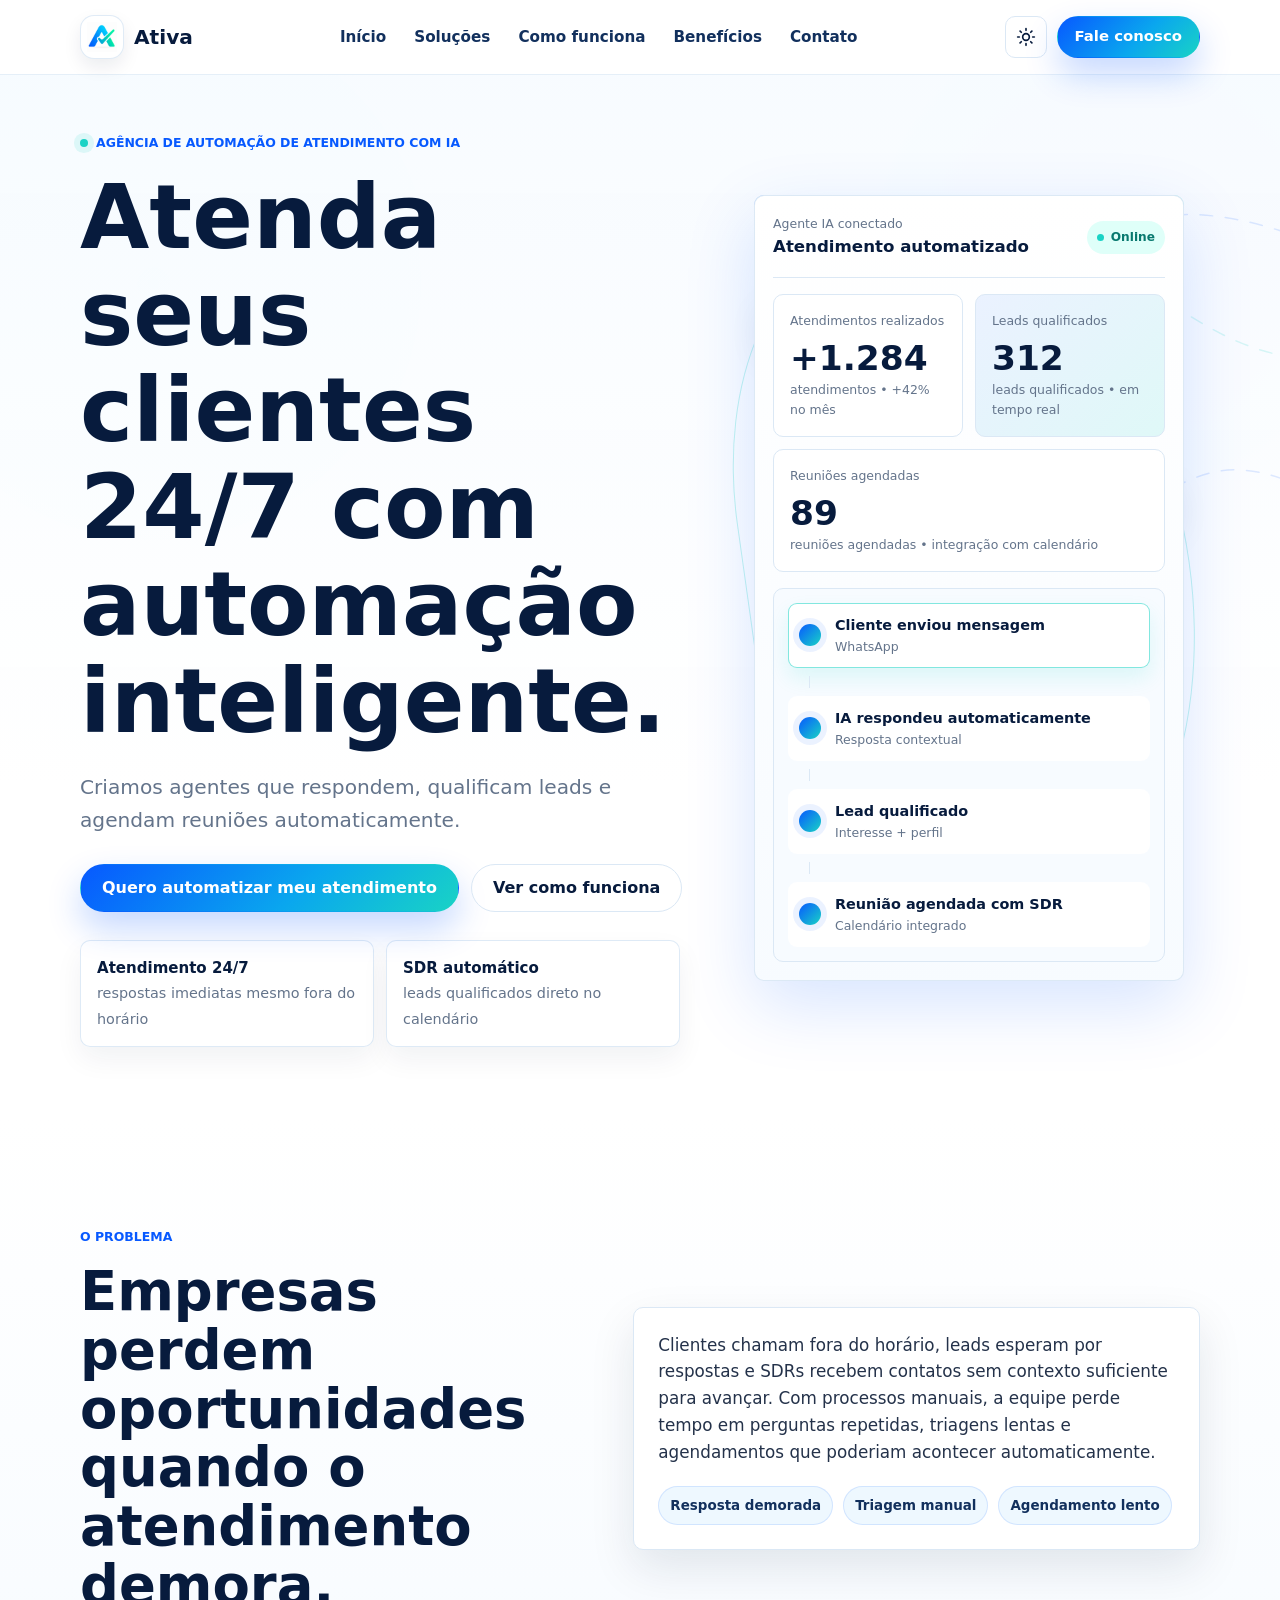
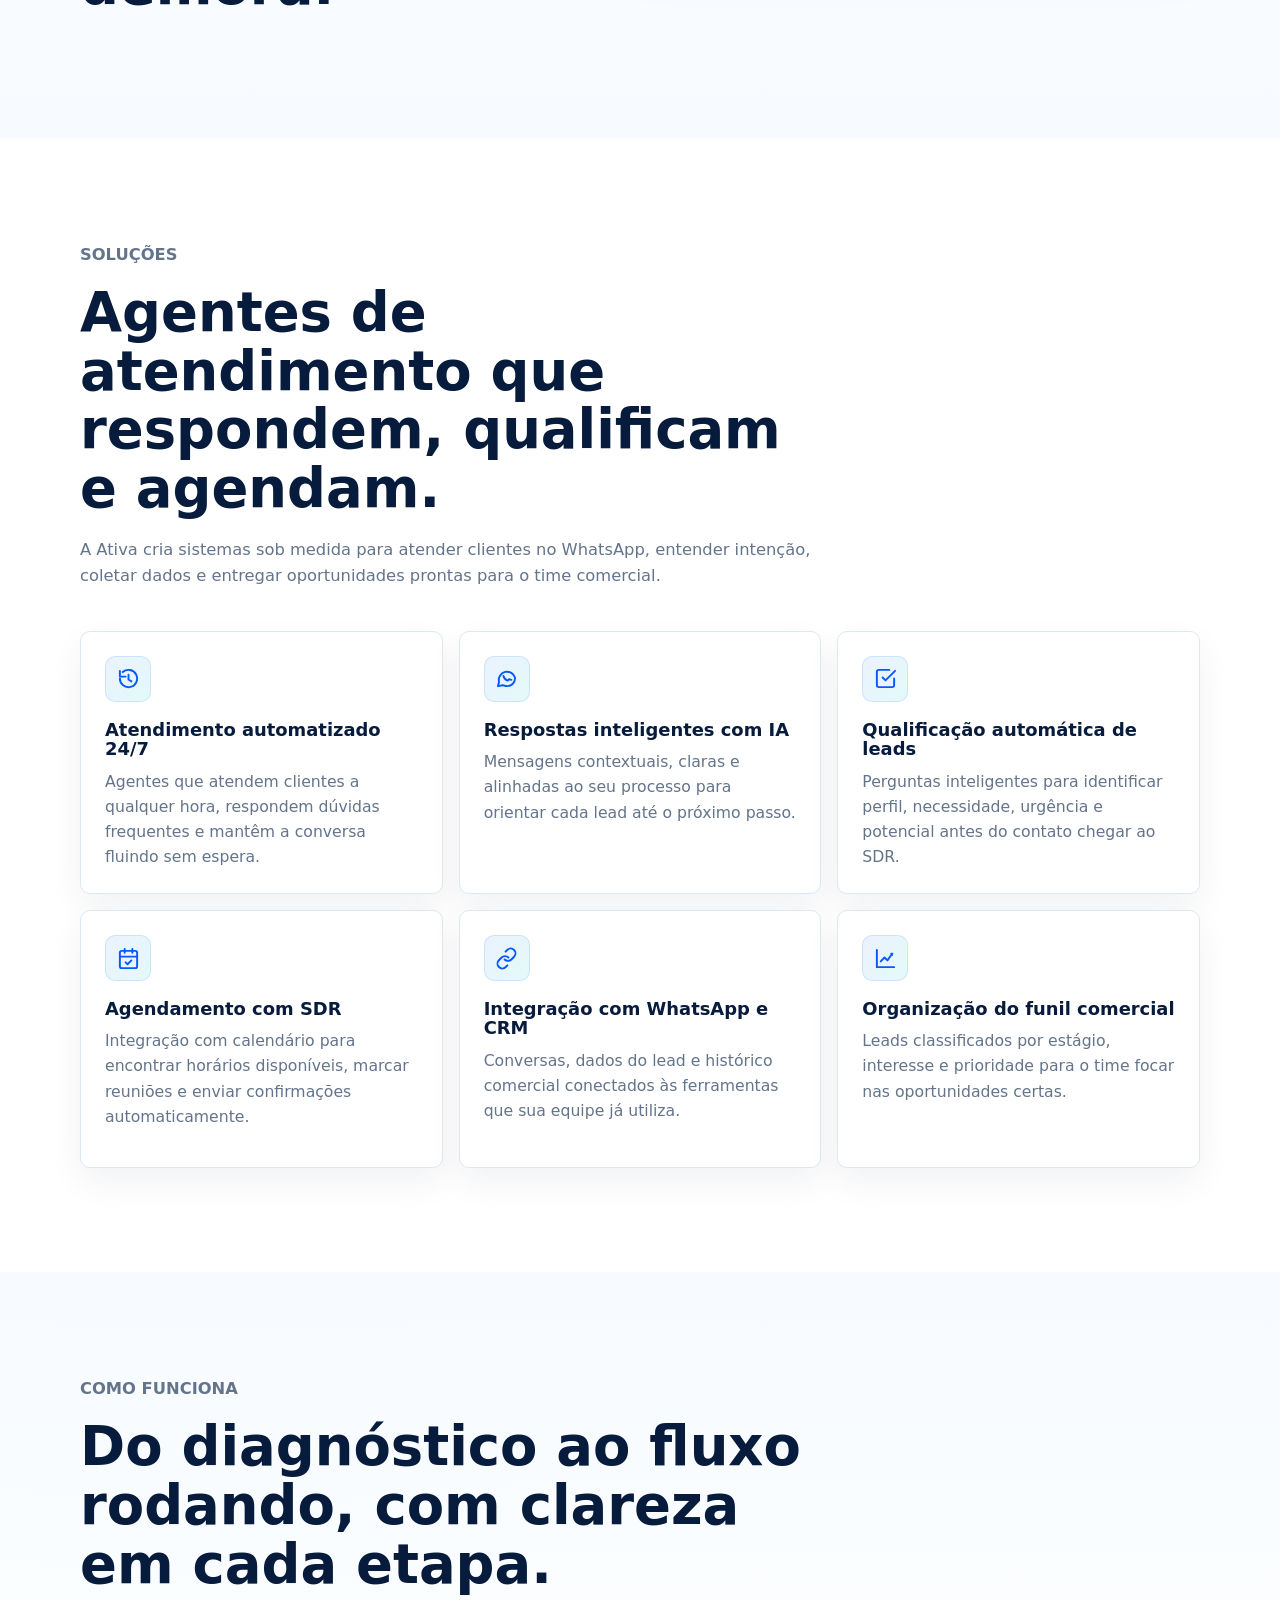
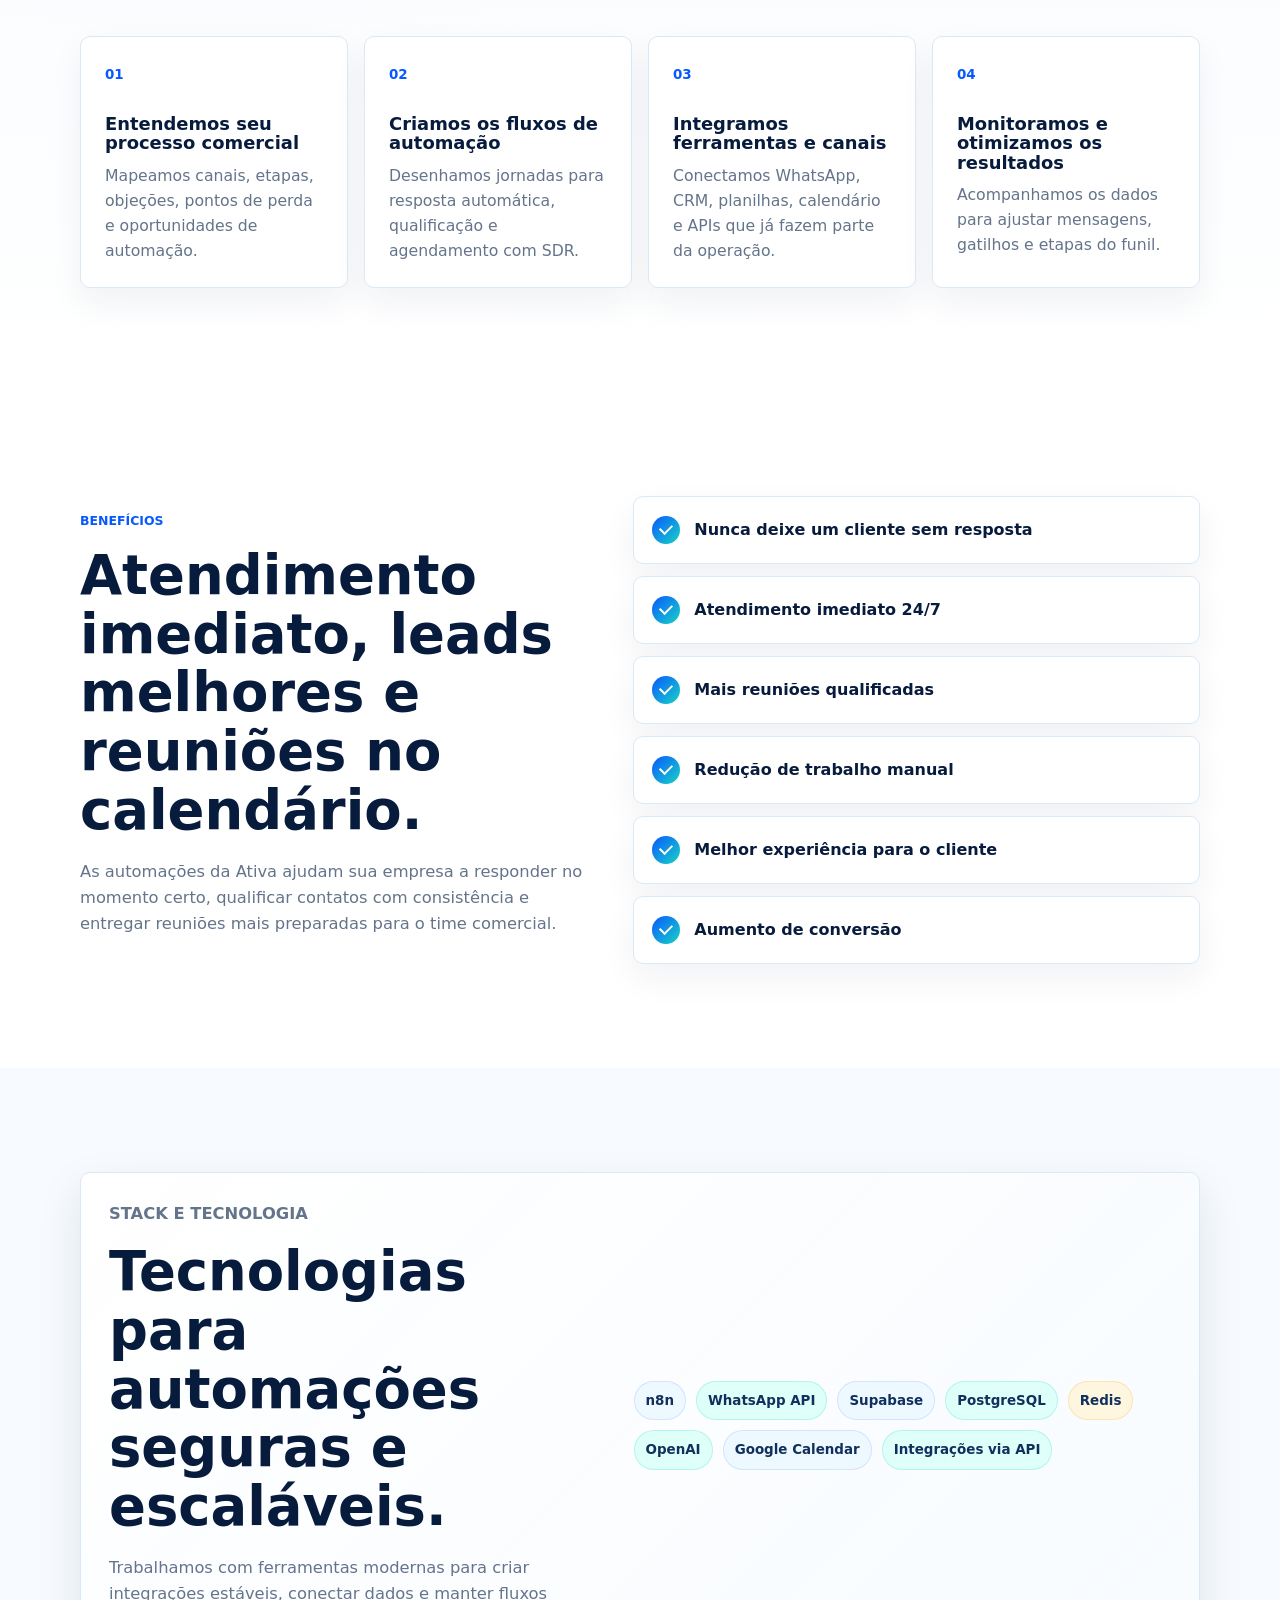
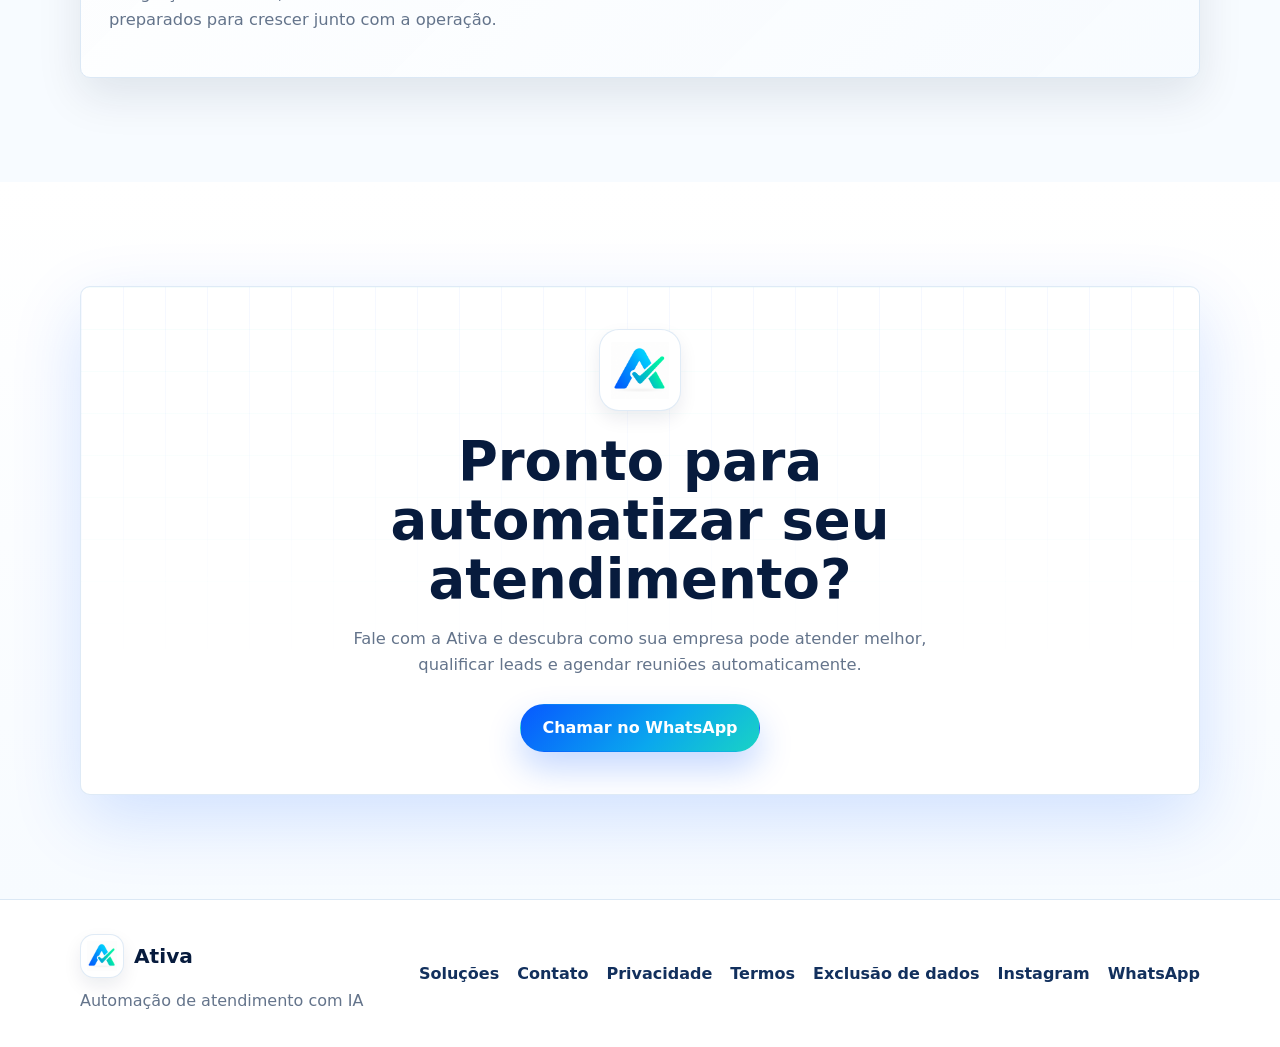
==== commit 40d47826: "Title" ====
--- a/index.html
+++ b/index.html
@@ -9,7 +9,10 @@
     />
     <meta name="theme-color" content="#0759ff" />
     <meta name="color-scheme" content="light dark" />
-    <title>Ativa | Automação de atendimento com IA</title>
+    <title>Ativa</title>
+    <link rel="icon" type="image/png" sizes="32x32" href="assets/favicon-32.png" />
+    <link rel="apple-touch-icon" sizes="180x180" href="assets/apple-touch-icon.png" />
+    <link rel="manifest" href="site.webmanifest" />
     <script>
       (() => {
         try {
@@ -521,7 +524,14 @@
           <a href="politica-de-privacidade/">Privacidade</a>
           <a href="termos-de-servico/">Termos</a>
           <a href="exclusao-de-dados/">Exclusão de dados</a>
-          <a href="https://instagram.com" target="_blank" rel="noreferrer">Instagram</a>
+          <a
+            data-instagram
+            href="https://www.instagram.com/ai.ativa/"
+            target="_blank"
+            rel="noreferrer"
+          >
+            Instagram
+          </a>
           <a
             data-whatsapp
             href="https://wa.me/55SEUNUMERO?text=Ol%C3%A1,%20quero%20automatizar%20minha%20empresa"
--- a/styles.css
+++ b/styles.css
@@ -15,7 +15,7 @@
   --amber: #f7b955;
   --shadow: 0 18px 45px rgba(7, 27, 61, 0.1);
   --shadow-strong: 0 24px 70px rgba(7, 89, 255, 0.16);
-  --radius: 8px;
+  --radius: 10px;
   --container: min(1120px, calc(100% - 40px));
 }
 
@@ -96,7 +96,7 @@
   left: 12px;
   z-index: 100;
   transform: translateY(-160%);
-  border-radius: 6px;
+  border-radius: 8px;
   background: var(--navy);
   color: var(--white);
   padding: 10px 14px;
@@ -168,7 +168,7 @@
   display: grid;
   place-items: center;
   border: 1px solid rgba(219, 232, 245, 0.86);
-  border-radius: 12px;
+  border-radius: 14px;
   overflow: hidden;
   background: #ffffff;
   box-shadow: 0 8px 18px rgba(7, 27, 61, 0.08);
@@ -204,7 +204,7 @@
   width: 82px;
   height: 82px;
   flex-basis: 82px;
-  border-radius: 18px;
+  border-radius: 20px;
   margin-inline: auto;
 }
 
@@ -243,7 +243,7 @@
 }
 
 .nav-menu a {
-  border-radius: 6px;
+  border-radius: 8px;
   padding: 10px 12px;
   color: var(--navy-soft);
   font-size: 0.95rem;
@@ -274,7 +274,7 @@
   display: grid;
   place-items: center;
   border: 1px solid var(--line);
-  border-radius: 8px;
+  border-radius: 10px;
   color: var(--navy);
   background: var(--white);
   cursor: pointer;
@@ -317,7 +317,7 @@
   place-content: center;
   gap: 5px;
   border: 1px solid var(--line);
-  border-radius: 8px;
+  border-radius: 10px;
   color: var(--navy);
   background: var(--white);
   cursor: pointer;
@@ -841,7 +841,7 @@
   justify-content: flex-start;
   padding: 10px;
   border: 1px solid transparent;
-  border-radius: 7px;
+  border-radius: 9px;
   background: var(--white);
 }
 
@@ -985,7 +985,7 @@
   place-items: center;
   margin-bottom: 18px;
   border: 1px solid rgba(7, 89, 255, 0.12);
-  border-radius: 8px;
+  border-radius: 10px;
   color: var(--blue);
   background: linear-gradient(135deg, rgba(7, 89, 255, 0.08), rgba(25, 211, 197, 0.12));
 }
@@ -1354,7 +1354,7 @@
 }
 
 .legal-nav a {
-  border-radius: 6px;
+  border-radius: 8px;
   padding: 10px 12px;
   color: var(--navy-soft);
   font-weight: 800;
